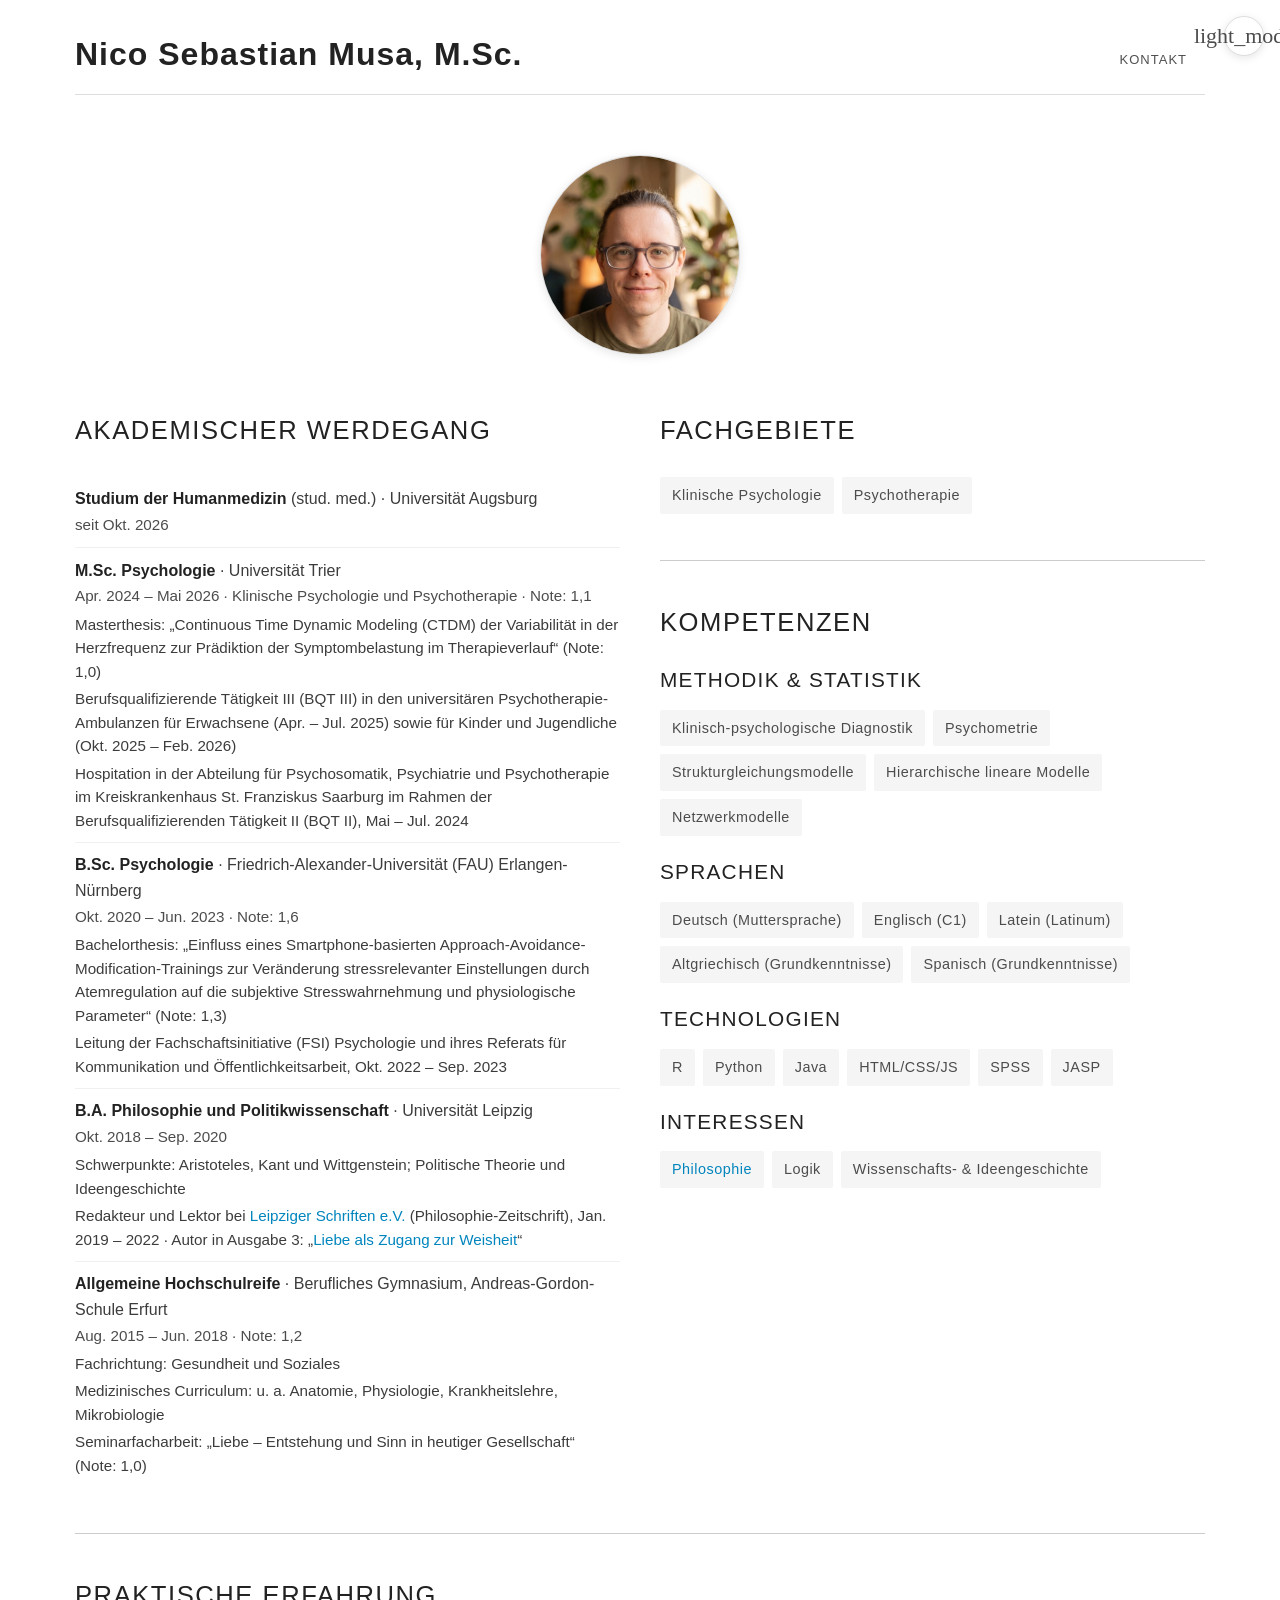
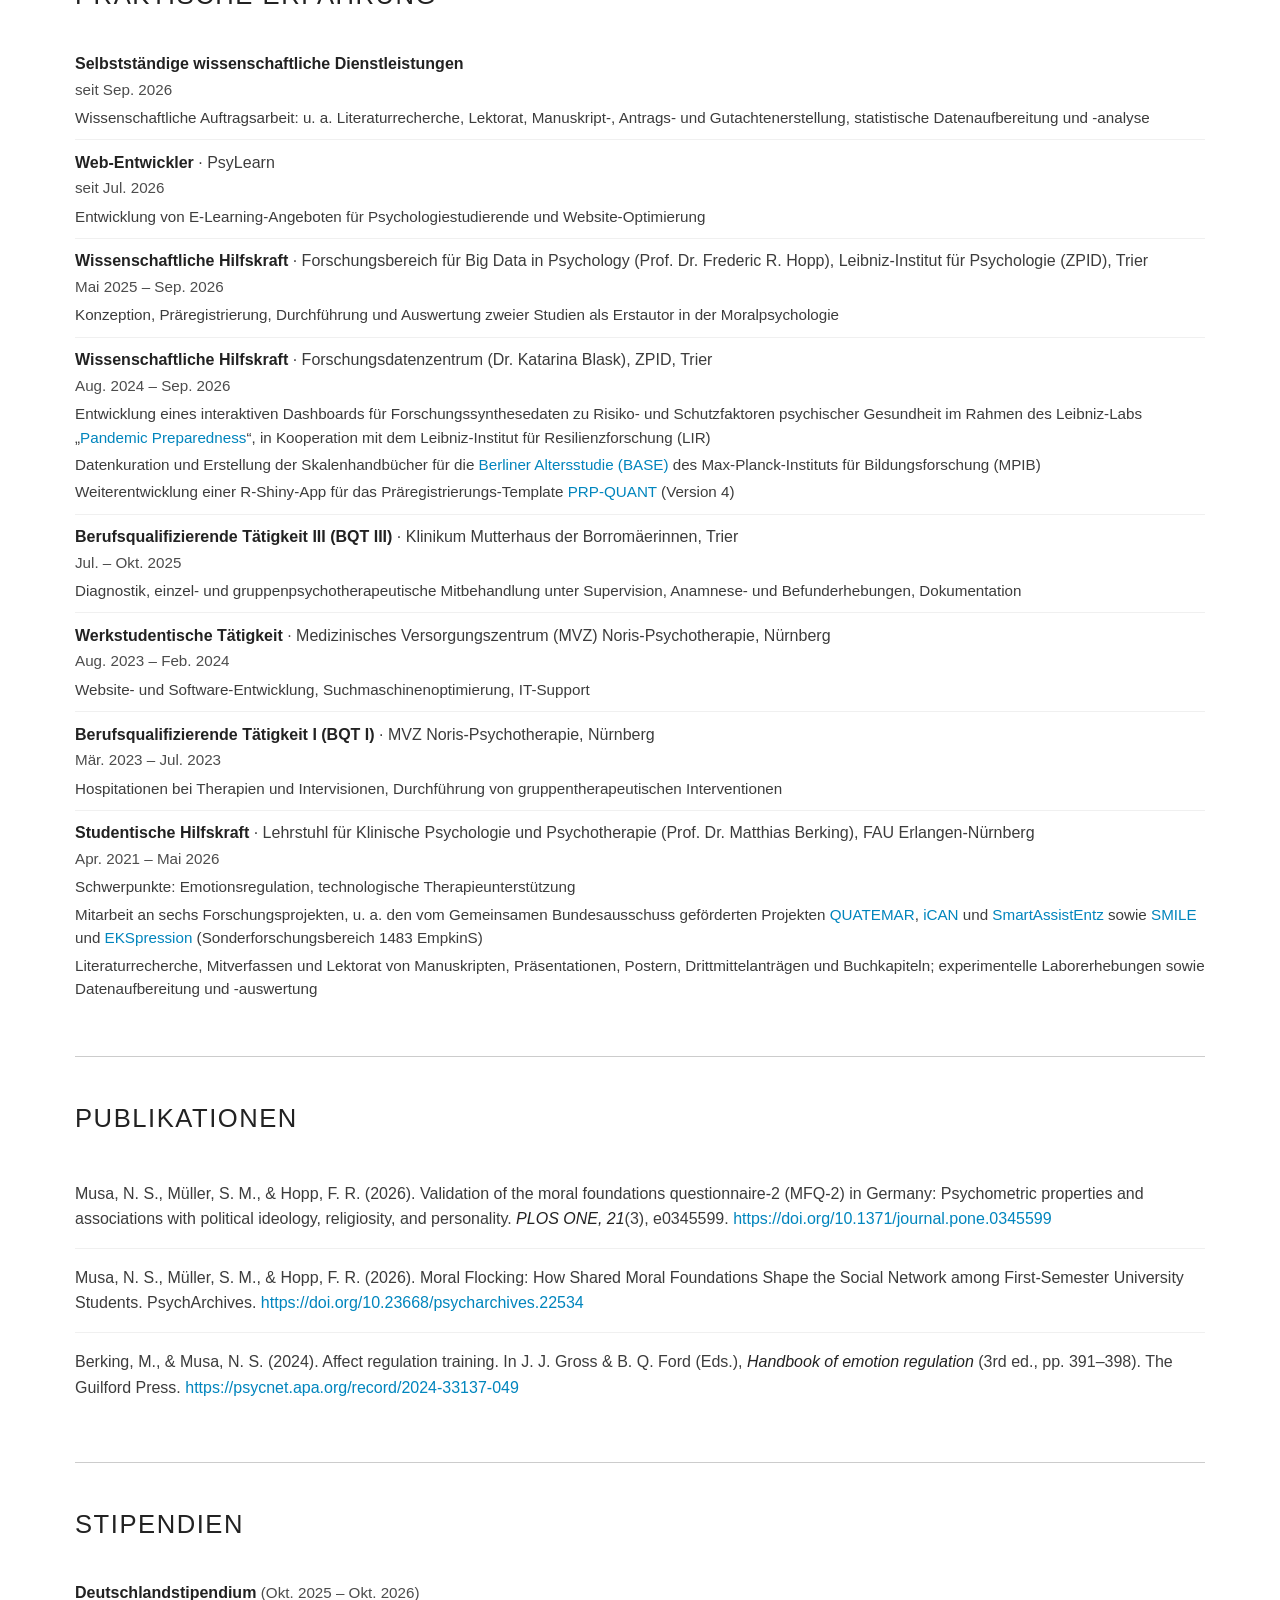
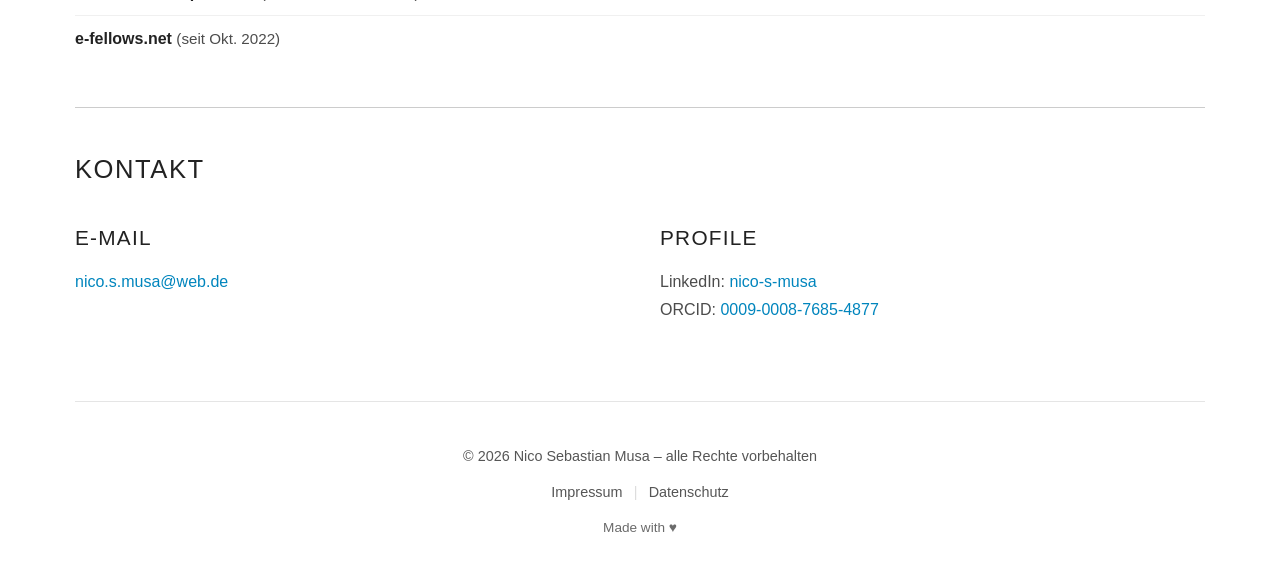
==== index.html @ 74e3e6c3 "docs: spell out funding body and program names" ====
<!DOCTYPE html>
<html lang="de" data-theme="light">
<head>
    <meta charset="UTF-8">
    <meta name="viewport" content="width=device-width, initial-scale=1.0">

    <!-- Sicherheit: Content-Security-Policy + Referrer -->
    <meta http-equiv="Content-Security-Policy" content="default-src 'self'; script-src 'self'; style-src 'self' https://fonts.googleapis.com; font-src https://fonts.gstatic.com; img-src 'self' data:; connect-src 'self'; base-uri 'self'; form-action 'self'; object-src 'none'">
    <meta name="referrer" content="strict-origin-when-cross-origin">

    <!-- Theme + Interaktion (extern, kein Inline-JS) -->
    <script src="script.js"></script>

    <!-- Google Fonts: Jost (Futura-Ersatz) + Source Sans 3 (Proxima-Nova-Ersatz) -->
    <link rel="preconnect" href="https://fonts.googleapis.com">
    <link rel="preconnect" href="https://fonts.gstatic.com" crossorigin>
    <link href="https://fonts.googleapis.com/css2?family=Jost:ital,wght@0,300;0,400;0,500;0,600;0,700;1,300;1,400&family=Source+Sans+3:ital,wght@0,300;0,400;0,600;1,300;1,400&display=swap" rel="stylesheet">

    <!-- Material Symbols (Google Icons) -->
    <link rel="stylesheet" href="https://fonts.googleapis.com/css2?family=Material+Symbols+Outlined:opsz,wght,FILL,GRAD@20..48,100..700,0..1,0..200" />

    <title>Nico Sebastian Musa</title>
    <link rel="stylesheet" href="styles.css">
</head>
<body id="top">

    <!-- Theme Toggle (floating, outside content container) -->
    <button id="themeToggle" class="theme-float-btn" aria-label="Farbschema wechseln" title="Farbschema wechseln">
        <span class="material-symbols-outlined">light_mode</span>
    </button>

    <!-- ============================================
         MOBILE NAV (hidden on desktop)
         ============================================ -->
    <div id="mobileNav">
        <div id="mobileNavWrapper">
            <nav class="main-nav mobile-nav">
                <ul>
                    <li><a href="#kontakt">Kontakt</a></li>
                </ul>
            </nav>
        </div>
    </div>

    <div id="mobileMenuLink">
        <button id="mobileMenuBtn" aria-label="Menü öffnen/schließen" aria-expanded="false">
            <span class="material-symbols-outlined menu-icon">menu</span>
            <span class="menu-text">Menü</span>
        </button>
    </div>

    <!-- ============================================
         CANVAS (main wrapper)
         ============================================ -->
    <div id="canvas">

        <!-- ========== HEADER / NAVIGATION ========== -->
        <header id="header">
            <div id="logo">
                <h1 class="logo"><a href="#top">Nico Sebastian Musa, M.Sc.</a></h1>
            </div>
            <div class="header-right">
                <div id="topNav">
                    <nav class="main-nav">
                        <ul>
                            <li class="page-collection"><a href="#kontakt">Kontakt</a></li>
                        </ul>
                    </nav>
                </div>
            </div>
        </header>

        <div class="page-divider"></div>

        <!-- ========== MAIN CONTENT ========== -->
        <div class="extra-wrapper page-header">

            <!-- Profilbild nur mobil: unter dem Namen, über Werdegang -->
            <img class="profile-img profile-img-mobile" src="profilbild.jpg" alt="Profilbild von Nico Sebastian Musa" width="600" height="600">

            <!-- ---- WERDEGANG ---- -->
            <section id="werdegang" class="section-block">
                <!-- Profilbild (Desktop): zentriert über beiden Spalten -->
                <img class="profile-img profile-img-desktop" src="profilbild.jpg" alt="Profilbild von Nico Sebastian Musa" width="600" height="600">
                <div class="sqs-row">
                    <div class="sqs-col sqs-col-6">
                        <h2 class="section-heading">Akademischer Werdegang</h2>
                        <ul class="academic-list">
                            <li>
                                <strong>Studium der Humanmedizin</strong> (stud. med.) · Universität Augsburg<br>
                                <span class="meta">seit Okt. 2026</span>
                            </li>
                            <li>
                                <strong>M.Sc. Psychologie</strong> · Universität Trier<br>
                                <span class="meta">Apr. 2024 – Mai 2026 · Klinische Psychologie und Psychotherapie · Note: 1,1</span>
                                <span class="academic-detail">Masterthesis: „Continuous Time Dynamic Modeling (CTDM) der Variabilität in der Herzfrequenz zur Prädiktion der Symptombelastung im Therapieverlauf“ (Note: 1,0)</span>
                                <span class="academic-detail">Berufsqualifizierende Tätigkeit III (BQT III) in den universitären Psychotherapie-Ambulanzen für Erwachsene (Apr. – Jul. 2025) sowie für Kinder und Jugendliche (Okt. 2025 – Feb. 2026)</span>
                                <span class="academic-detail">Hospitation in der Abteilung für Psychosomatik, Psychiatrie und Psychotherapie im Kreiskrankenhaus St. Franziskus Saarburg im Rahmen der Berufsqualifizierenden Tätigkeit II (BQT II), Mai – Jul. 2024</span>
                            </li>
                            <li>
                                <strong>B.Sc. Psychologie</strong> · Friedrich-Alexander-Universität (FAU) Erlangen-Nürnberg<br>
                                <span class="meta">Okt. 2020 – Jun. 2023 · Note: 1,6</span>
                                <span class="academic-detail">Bachelorthesis: „Einfluss eines Smartphone-basierten Approach-Avoidance-Modification-Trainings zur Veränderung stressrelevanter Einstellungen durch Atemregulation auf die subjektive Stresswahrnehmung und physiologische Parameter“ (Note: 1,3)</span>
                                <span class="academic-detail">Leitung der Fachschaftsinitiative (FSI) Psychologie und ihres Referats für Kommunikation und Öffentlichkeitsarbeit, Okt. 2022 – Sep. 2023</span>
                            </li>
                            <li>
                                <strong>B.A. Philosophie und Politikwissenschaft</strong> · Universität Leipzig<br>
                                <span class="meta">Okt. 2018 – Sep. 2020</span>
                                <span class="academic-detail">Schwerpunkte: Aristoteles, Kant und Wittgenstein; Politische Theorie und Ideengeschichte</span>
                                <span class="academic-detail">Redakteur und Lektor bei <a href="https://www.leipziger-schriften.de/sites/home.html" target="_blank" rel="noopener">Leipziger Schriften e.V.</a> (Philosophie-Zeitschrift), Jan. 2019 – 2022 · Autor in Ausgabe 3: „<a href="https://www.leipziger-schriften.de/pdf/Leipziger_Schriften_III.pdf#page=27" target="_blank" rel="noopener">Liebe als Zugang zur Weisheit</a>“</span>
                            </li>
                            <li>
                                <strong>Allgemeine Hochschulreife</strong> · Berufliches Gymnasium, Andreas-Gordon-Schule Erfurt<br>
                                <span class="meta">Aug. 2015 – Jun. 2018 · Note: 1,2</span>
                                <span class="academic-detail">Fachrichtung: Gesundheit und Soziales</span>
                                <span class="academic-detail">Medizinisches Curriculum: u. a. Anatomie, Physiologie, Krankheitslehre, Mikrobiologie</span>
                                <span class="academic-detail">Seminarfacharbeit: „Liebe – Entstehung und Sinn in heutiger Gesellschaft“ (Note: 1,0)</span>
                            </li>
                        </ul>
                    </div>
                    <hr class="section-divider section-divider--mobile">
                    <div class="sqs-col sqs-col-6">
                        <h2 class="section-heading" id="fachgebiete">Fachgebiete</h2>
                        <div class="tags-cloud">
                            <span class="tag">Klinische Psychologie</span>
                            <span class="tag">Psychotherapie</span>
                        </div>

                        <hr class="section-divider section-divider--spacious">

                        <h2 class="section-heading" id="kompetenzen">Kompetenzen</h2>
                        <h3 class="subsection-heading">Methodik &amp; Statistik</h3>
                        <div class="tags-cloud">
                            <span class="tag">Klinisch-psychologische Diagnostik</span>
                            <span class="tag">Psychometrie</span>
                            <span class="tag">Strukturgleichungsmodelle</span>
                            <span class="tag">Hierarchische lineare Modelle</span>
                            <span class="tag">Netzwerkmodelle</span>
                        </div>
                        <h3 class="subsection-heading">Sprachen</h3>
                        <div class="tags-cloud">
                            <span class="tag">Deutsch (Muttersprache)</span>
                            <span class="tag">Englisch (C1)</span>
                            <span class="tag">Latein (Latinum)</span>
                            <span class="tag">Altgriechisch (Grundkenntnisse)</span>
                            <span class="tag">Spanisch (Grundkenntnisse)</span>
                        </div>
                        <h3 class="subsection-heading">Technologien</h3>
                        <div class="tags-cloud">
                            <span class="tag">R</span>
                            <span class="tag">Python</span>
                            <span class="tag">Java</span>
                            <span class="tag">HTML/CSS/JS</span>
                            <span class="tag">SPSS</span>
                            <span class="tag">JASP</span>
                        </div>
                        <h3 class="subsection-heading">Interessen</h3>
                        <div class="tags-cloud">
                            <span class="tag"><a href="https://rechtfertigung.wordpress.com/2019/01/18/es-gibt-keinen-weg-in-die-philosophie/" target="_blank" rel="noopener">Philosophie</a></span>
                            <span class="tag">Logik</span>
                            <span class="tag">Wissenschafts- &amp; Ideengeschichte</span>
                        </div>
                    </div>
                </div>
            </section>

            <hr class="section-divider">

            <!-- ---- PRAKTISCHE ERFAHRUNG ---- -->
            <section id="erfahrung" class="section-block">
                <h2 class="section-heading">Praktische Erfahrung</h2>
                <ul class="academic-list">
                    <li>
                        <strong>Selbstständige wissenschaftliche Dienstleistungen</strong><br>
                        <span class="meta">seit Sep. 2026</span>
                        <span class="academic-detail">Wissenschaftliche Auftragsarbeit: u. a. Literaturrecherche, Lektorat, Manuskript-, Antrags- und Gutachtenerstellung, statistische Datenaufbereitung und -analyse</span>
                    </li>
                    <li>
                        <strong>Web-Entwickler</strong> · PsyLearn<br>
                        <span class="meta">seit Jul. 2026</span>
                        <span class="academic-detail">Entwicklung von E-Learning-Angeboten für Psychologiestudierende und Website-Optimierung</span>
                    </li>
                    <li>
                        <strong>Wissenschaftliche Hilfskraft</strong> · Forschungsbereich für Big Data in Psychology (Prof. Dr. Frederic R. Hopp), Leibniz-Institut für Psychologie (ZPID), Trier<br>
                        <span class="meta">Mai 2025 – Sep. 2026</span>
                        <span class="academic-detail">Konzeption, Präregistrierung, Durchführung und Auswertung zweier Studien als Erstautor in der Moralpsychologie</span>
                    </li>
                    <li>
                        <strong>Wissenschaftliche Hilfskraft</strong> · Forschungsdatenzentrum (Dr. Katarina Blask), ZPID, Trier<br>
                        <span class="meta">Aug. 2024 – Sep. 2026</span>
                        <span class="academic-detail">Entwicklung eines interaktiven Dashboards für Forschungssynthesedaten zu Risiko- und Schutzfaktoren psychischer Gesundheit im Rahmen des Leibniz-Labs „<a href="https://www.leibniz-gemeinschaft.de/forschung/leibniz-labs/pandemic-preparedness" target="_blank" rel="noopener">Pandemic Preparedness</a>“, in Kooperation mit dem Leibniz-Institut für Resilienzforschung (LIR)</span>
                        <span class="academic-detail">Datenkuration und Erstellung der Skalenhandbücher für die <a href="https://rdc-psychology.org/de/daten-nutzen/berliner-altersstudie" target="_blank" rel="noopener">Berliner Altersstudie (BASE)</a> des Max-Planck-Instituts für Bildungsforschung (MPIB)</span>
                        <span class="academic-detail">Weiterentwicklung einer R-Shiny-App für das Präregistrierungs-Template <a href="https://apps.leibniz-psychology.org/prp-quant/" target="_blank" rel="noopener">PRP-QUANT</a> (Version 4)</span>
                    </li>
                    <li>
                        <strong>Berufsqualifizierende Tätigkeit III (BQT III)</strong> · Klinikum Mutterhaus der Borromäerinnen, Trier<br>
                        <span class="meta">Jul. – Okt. 2025</span>
                        <span class="academic-detail">Diagnostik, einzel- und gruppenpsychotherapeutische Mitbehandlung unter Supervision, Anamnese- und Befunderhebungen, Dokumentation</span>
                    </li>
                    <li>
                        <strong>Werkstudentische Tätigkeit</strong> · Medizinisches Versorgungszentrum (MVZ) Noris-Psychotherapie, Nürnberg<br>
                        <span class="meta">Aug. 2023 – Feb. 2024</span>
                        <span class="academic-detail">Website- und Software-Entwicklung, Suchmaschinenoptimierung, IT-Support</span>
                    </li>
                    <li>
                        <strong>Berufsqualifizierende Tätigkeit I (BQT I)</strong> · MVZ Noris-Psychotherapie, Nürnberg<br>
                        <span class="meta">Mär. 2023 – Jul. 2023</span>
                        <span class="academic-detail">Hospitationen bei Therapien und Intervisionen, Durchführung von gruppentherapeutischen Interventionen</span>
                    </li>
                    <li>
                        <strong>Studentische Hilfskraft</strong> · Lehrstuhl für Klinische Psychologie und Psychotherapie (Prof. Dr. Matthias Berking), FAU Erlangen-Nürnberg<br>
                        <span class="meta">Apr. 2021 – Mai 2026</span>
                        <span class="academic-detail">Schwerpunkte: Emotionsregulation, technologische Therapieunterstützung</span>
                        <span class="academic-detail">Mitarbeit an sechs Forschungsprojekten, u. a. den vom Gemeinsamen Bundesausschuss geförderten Projekten <a href="https://klips.phil.fau.de/quatemar" target="_blank" rel="noopener">QUATEMAR</a>, <a href="https://klips.phil.fau.de/ican" target="_blank" rel="noopener">iCAN</a> und <a href="https://klips.phil.fau.de/smartassistentz-smartphone-assistierte-abstinenzfoerderung-nach-alkoholentzug" target="_blank" rel="noopener">SmartAssistEntz</a> sowie <a href="https://klips.phil.fau.de/smile" target="_blank" rel="noopener">SMILE</a> und <a href="https://klips.phil.fau.de/empkins" target="_blank" rel="noopener">EKSpression</a> (Sonderforschungsbereich 1483 EmpkinS)</span>
                        <span class="academic-detail">Literaturrecherche, Mitverfassen und Lektorat von Manuskripten, Präsentationen, Postern, Drittmittelanträgen und Buchkapiteln; experimentelle Laborerhebungen sowie Datenaufbereitung und -auswertung</span>
                    </li>
                </ul>
            </section>

            <hr class="section-divider">

            <!-- ---- PUBLICATIONS ---- -->
            <section id="publikationen" class="section-block">
                <h2 class="section-heading">Publikationen</h2>
                <ul class="publication-list">
                    <li class="publication-item">
                        <p class="publication-ref">
                            Musa, N. S., Müller, S. M., &amp; Hopp, F. R. (2026). Validation of the moral foundations questionnaire-2 (MFQ-2) in Germany: Psychometric properties and associations with political ideology, religiosity, and personality. <em>PLOS ONE, 21</em>(3), e0345599. <a href="https://doi.org/10.1371/journal.pone.0345599" target="_blank" rel="noopener">https://doi.org/10.1371/journal.pone.0345599</a>
                        </p>
                    </li>
                    <li class="publication-item">
                        <p class="publication-ref">
                            Musa, N. S., Müller, S. M., &amp; Hopp, F. R. (2026). Moral Flocking: How Shared Moral Foundations Shape the Social Network among First-Semester University Students. PsychArchives. <a href="https://doi.org/10.23668/psycharchives.22534" target="_blank" rel="noopener">https://doi.org/10.23668/psycharchives.22534</a>
                        </p>
                    </li>
                    <li class="publication-item">
                        <p class="publication-ref">
                            Berking, M., &amp; Musa, N. S. (2024). Affect regulation training. In J. J. Gross &amp; B. Q. Ford (Eds.), <em>Handbook of emotion regulation</em> (3rd ed., pp. 391–398). The Guilford Press. <a href="https://psycnet.apa.org/record/2024-33137-049" target="_blank" rel="noopener">https://psycnet.apa.org/record/2024-33137-049</a>
                        </p>
                    </li>
                </ul>
            </section>

            <hr class="section-divider">

            <!-- ---- STIPENDIEN ---- -->
            <section id="stipendien" class="section-block">
                <h2 class="section-heading">Stipendien</h2>
                <ul class="academic-list">
                    <li><strong>Deutschlandstipendium</strong> <span class="meta">(Okt. 2025 – Okt. 2026)</span></li>
                    <li><strong>e-fellows.net</strong> <span class="meta">(seit Okt. 2022)</span></li>
                </ul>
            </section>

            <hr class="section-divider">

            <!-- ---- KONTAKT ---- -->
            <section id="kontakt" class="section-block">
                <h2 class="section-heading">Kontakt</h2>
                <div class="sqs-row">
                    <div class="sqs-col sqs-col-6">
                        <h3 class="subsection-heading">E-Mail</h3>
                        <p class="contact-detail"><a href="mailto:nico.s.musa@web.de">nico.s.musa@web.de</a></p>
                    </div>
                    <div class="sqs-col sqs-col-6">
                        <h3 class="subsection-heading">Profile</h3>
                        <p class="contact-detail">
                            LinkedIn: <a href="https://www.linkedin.com/in/nico-s-musa/" target="_blank" rel="noopener">nico-s-musa</a><br>
                            ORCID: <a href="https://orcid.org/0009-0008-7685-4877" target="_blank" rel="noopener">0009-0008-7685-4877</a>
                        </p>
                    </div>
                </div>
            </section>

        </div><!-- /page-header -->

        <!-- ========== FOOTER ========== -->
        <footer id="footer">
            <div class="footer-content">
                <p class="copyright">© 2026 Nico Sebastian Musa – alle Rechte vorbehalten</p>
                <div class="footer-links">
                    <a href="imprint.html">Impressum</a>
                    <span class="separator">|</span>
                    <a href="privacy.html">Datenschutz</a>
                </div>
                <p class="footer-made">Made with ♥</p>
            </div>
        </footer>

    </div><!-- /canvas -->

</body>
</html>
---- styles.css ----
/* ========================================
   Nico Sebastian Musa — Stylesheet
   Design inspiriert von home.benecke.com
   (Squarespace 7 — Template: Skye)
   ======================================== */

/* ----- CSS Custom Properties (Light Theme — default) ----- */
:root {
    --bg: #ffffff;
    --bg-subtle: #f5f5f5;
    --bg-subtle-hover: #e8e8e8;
    --text: #222222;
    --text-secondary: #3c3c3c;
    --text-muted: #4c4c4c;
    --text-light: #565656;
    --text-very-light: #6b6b6b;
    --text-nav: #505050;
    --text-nav-hover: #222222;
    --text-nav-muted: rgba(87,87,87,0.95);
    --link: #0085bd;
    --link-hover: #60a5dd;
    --border: #dddddd;
    --border-light: #f0f0f0;
    --border-subtle: #e5e5e5;
    --divider: #cccccc;
    --subnav-bg: #ffffff;
    --subnav-border: #dddddd;
    --featured-placeholder: #f0f0f0;
    --tag-bg: #f5f5f5;
    --tag-hover-bg: #e8e8e8;
    --tag-text: #4c4c4c;
    --tag-text-hover: #222222;
    --meta-text: rgba(60, 60, 60, 0.95);
    --header-border: rgba(0,0,0,0);
    --focus-outline: #222;
    --shadow-light: rgba(0,0,0,0.1);
    --shadow-strong: rgba(0,0,0,0.15);
    --transition-speed: 0.2s;
}

/* ----- Dark Theme ----- */
[data-theme="dark"] {
    --bg: #1a1a1a;
    --bg-subtle: #2a2a2a;
    --bg-subtle-hover: #3a3a3a;
    --text: #e0e0e0;
    --text-secondary: #b8b8b8;
    --text-muted: #a8a8a8;
    --text-light: #8f8f8f;
    --text-very-light: #7f7f7f;
    --text-nav: #9a9a9a;
    --text-nav-hover: #e0e0e0;
    --text-nav-muted: rgba(190,190,190,0.85);
    --link: #66b0ff;
    --link-hover: #99ccff;
    --border: #444444;
    --border-light: #333333;
    --border-subtle: #333333;
    --divider: #444444;
    --subnav-bg: #1a1a1a;
    --subnav-border: #444444;
    --featured-placeholder: #2a2a2a;
    --tag-bg: #333333;
    --tag-hover-bg: #444444;
    --tag-text: #b5b5b5;
    --tag-text-hover: #e0e0e0;
    --meta-text: rgba(190, 190, 190, 0.8);
    --header-border: #333333;
    --focus-outline: #e0e0e0;
    --shadow-light: rgba(255,255,255,0.08);
    --shadow-strong: rgba(255,255,255,0.12);
}

/* System preference — applied as default via prefers-color-scheme */
/* We only apply this when NO data-theme is set (initial load) */
/* The JS will handle this by setting data-theme="system" which reads the media query */

/* ----- Reset & Base ----- */
*, *::before, *::after {
    box-sizing: border-box;
    margin: 0;
    padding: 0;
}

html {
    scroll-behavior: smooth;
}

body {
    font-family: 'Source Sans 3', 'Proxima Nova', 'Helvetica Neue', Arial, sans-serif;
    font-weight: 400;
    font-size: 16px;
    line-height: 1.8em;
    background-color: var(--bg);
    color: var(--text);
    transition: background-color var(--transition-speed) ease,
                color var(--transition-speed) ease;
}

/* ----- Links ----- */
a {
    color: var(--link);
    text-decoration: none;
    transition: color var(--transition-speed) ease;
}
a:hover {
    color: var(--link-hover);
}
a:focus {
    outline: thin dotted var(--focus-outline);
}

/* ----- Typography ----- */
strong {
    font-weight: 600;
    color: var(--text);
}

em {
    font-style: italic;
}

.meta {
    color: var(--text-muted);
    font-size: 0.95em;
}

/* ============================================
   CANVAS — Main Wrapper
   ============================================ */
#canvas {
    max-width: 1400px;
    margin: 0 auto;
    padding: 10px 75px 0;
}

/* ============================================
   HEADER / LOGO
   ============================================ */
#header {
    display: flex;
    align-items: center;
    justify-content: space-between;
    padding: 25px 0 20px;
    position: relative;
    z-index: 900;
    border-bottom: 1px solid var(--header-border);
    transition: border-color var(--transition-speed) ease;
}

#logo {
    flex-shrink: 0;
}

.logo {
    font-family: 'Jost', 'Futura PT', 'Futura', 'Century Gothic', sans-serif;
    font-weight: 600;
    font-size: 32px;
    letter-spacing: 1px;
    line-height: 1.2em;
}

.logo a {
    color: var(--text);
    transition: color var(--transition-speed) ease;
}
.logo a:hover {
    color: var(--text);
}

/* ============================================
   THEME TOGGLE — Floating button (top right)
   ============================================ */
.theme-float-btn {
    position: fixed;
    top: 16px;
    right: 16px;
    z-index: 9999;
    display: flex;
    align-items: center;
    justify-content: center;
    width: 40px;
    height: 40px;
    border: none;
    border-radius: 50%;
    background: var(--bg);
    color: var(--text-muted);
    cursor: pointer;
    box-shadow: 0 2px 8px var(--shadow-light);
    transition: background var(--transition-speed) ease,
                color var(--transition-speed) ease,
                box-shadow var(--transition-speed) ease,
                transform 0.15s ease;
    font-size: 0;
    line-height: 1;
    padding: 0;
    -webkit-backdrop-filter: blur(8px);
    backdrop-filter: blur(8px);
    border: 1px solid var(--border);
}

.theme-float-btn:hover {
    box-shadow: 0 4px 16px var(--shadow-strong);
    color: var(--text);
    transform: scale(1.05);
}

.theme-float-btn:active {
    transform: scale(0.95);
}

.theme-float-btn:focus-visible {
    outline: 2px solid var(--focus-outline);
    outline-offset: 2px;
}

.theme-float-btn:focus:not(:focus-visible) {
    outline: none;
}

.theme-float-btn .material-symbols-outlined {
    font-size: 22px;
    font-variation-settings: 'FILL' 0, 'wght' 300, 'GRAD' 0, 'opsz' 22;
}

.header-right {
    display: flex;
    align-items: center;
}

/* ============================================
   TOP NAVIGATION
   ============================================ */
#topNav {
    position: relative;
    z-index: 890;
}

.main-nav ul {
    list-style: none;
    margin: 0;
    padding: 0;
}

.main-nav > ul {
    display: flex;
    gap: 0;
}

.main-nav > ul > li {
    position: relative;
}

.main-nav > ul > li > a {
    display: block;
    font-family: 'Jost', 'Futura PT', 'Futura', 'Century Gothic', sans-serif;
    font-weight: 400;
    font-size: 13px;
    text-transform: uppercase;
    letter-spacing: 1px;
    line-height: 1.6em;
    color: var(--text-nav);
    padding: 12.2px 18px 0;
    transition: color var(--transition-speed) ease;
}

.main-nav > ul > li > a:hover,
.main-nav > ul > li.active-link > a {
    color: var(--text-nav-hover);
}

/* Dropdown (Subnav) */
.main-nav > ul > li.folder-collection {
    cursor: default;
}

.main-nav > ul > li.folder-collection > a::after {
    content: '';
    display: inline-block;
    margin-left: 6px;
    border-left: 3px solid transparent;
    border-right: 3px solid transparent;
    border-top: 4px solid var(--text-nav);
    vertical-align: middle;
    transition: border-top-color var(--transition-speed) ease;
}

.main-nav > ul > li.folder-collection:hover > a::after {
    border-top-color: var(--text-nav-hover);
}

.main-nav .subnav {
    display: none;
    position: absolute;
    top: 100%;
    left: 0;
    background: var(--subnav-bg);
    border: 1px solid var(--subnav-border);
    min-width: 200px;
    z-index: 1000;
    padding: 8px 0;
    transition: background var(--transition-speed) ease,
                border-color var(--transition-speed) ease;
}

.main-nav > ul > li.folder-collection:hover .subnav,
.main-nav > ul > li.folder-collection:focus-within .subnav {
    display: block;
}

.main-nav .subnav ul {
    list-style: none;
    margin: 0;
    padding: 0;
}

.main-nav .subnav li a {
    display: block;
    font-family: 'Jost', 'Futura PT', 'Futura', 'Century Gothic', sans-serif;
    font-weight: 400;
    font-size: 13px;
    text-transform: uppercase;
    letter-spacing: 1px;
    line-height: 1.6em;
    color: var(--text-nav);
    padding: 8px 20px;
    white-space: nowrap;
    transition: color var(--transition-speed) ease;
}

.main-nav .subnav li a:hover {
    color: var(--text-nav-hover);
}

/* Page Divider */
.page-divider {
    height: 1px;
    background: var(--border);
    margin-bottom: 30px;
    transition: background var(--transition-speed) ease;
}

/* ============================================
   MOBILE NAV
   ============================================ */
#mobileNavWrapper {
    padding: 0 0 1em;
    border-bottom: 1px solid var(--border);
    transition: border-color var(--transition-speed) ease;
}

#mobileNav .main-nav ul li,
.mobile-nav .folder-toggle-label {
    display: block;
    text-align: center;
}

#mobileNav a,
.mobile-nav .folder-toggle-label {
    font-family: 'Jost', 'Futura PT', 'Futura', 'Century Gothic', sans-serif;
    font-weight: 400;
    font-size: 16px;
    text-transform: uppercase;
    letter-spacing: 1px;
    line-height: 2.5em;
    color: var(--text-nav-muted);
    display: block;
    text-align: center;
}

#mobileNav .folder-toggle-label {
    cursor: pointer;
    text-indent: 1em;
}

#mobileNav .subnav {
    display: none;
}

#mobileNav .subnav a {
    line-height: 1.5em;
}

#mobileNav .active a {
    color: var(--text-nav);
}

#mobileNav input.folder-toggle-box + .folder-toggle-label::after {
    content: '+';
    padding-left: 0.5em;
}

#mobileNav input.folder-toggle-box:checked + .folder-toggle-label::after {
    content: '–';
    padding-left: 0.45em;
}

#mobileNav input.folder-toggle-box:checked + .folder-toggle-label + .subnav {
    display: block;
    margin-bottom: 0.5em;
}

#mobileMenuLink {
    display: none;
    margin: 0 0 25px;
    padding: 0 0 15px;
    background-color: var(--bg);
    text-align: center;
    border-bottom: 1px solid var(--border);
    transition: border-color var(--transition-speed) ease,
                background-color var(--transition-speed) ease;
}

#mobileMenuBtn {
    cursor: pointer;
    display: inline-flex;
    align-items: center;
    gap: 6px;
    margin: 0;
    padding: 8px 20px;
    border: 1px solid var(--border);
    border-radius: 20px;
    background: var(--bg);
    font-family: 'Jost', 'Futura PT', 'Futura', 'Century Gothic', sans-serif;
    font-weight: 400;
    font-size: 14px;
    text-transform: uppercase;
    letter-spacing: 1px;
    line-height: 1.6em;
    color: var(--text-nav);
    transition: background var(--transition-speed) ease,
                color var(--transition-speed) ease,
                border-color var(--transition-speed) ease;
}

#mobileMenuBtn:hover {
    background: var(--bg-subtle);
}

#mobileMenuBtn .material-symbols-outlined.menu-icon {
    font-size: 20px;
    font-variation-settings: 'FILL' 0, 'wght' 300, 'GRAD' 0, 'opsz' 20;
}

#mobileMenuBtn .menu-text {
    font-size: 14px;
}

/* Mobile nav container — hidden by default, revealed via .is-open */
#mobileNav {
    display: none;
    background: var(--bg);
    margin: 0 0 15px;
    transition: background var(--transition-speed) ease;
}

#mobileNav.is-open {
    display: block;
    animation: mobileNavSlideIn 0.25s ease-out;
}

@keyframes mobileNavSlideIn {
    from {
        opacity: 0;
        transform: translateY(-8px);
    }
    to {
        opacity: 1;
        transform: translateY(0);
    }
}

/* ============================================
   SECTION BLOCKS (all content sections)
   ============================================ */
.section-block {
    padding: 30px 0;
}

.section-heading {
    font-family: 'Jost', 'Futura PT', 'Futura', 'Century Gothic', sans-serif;
    font-weight: 300;
    font-size: 1.6em;
    text-transform: uppercase;
    letter-spacing: 0.06em;
    line-height: 1.2em;
    color: var(--text);
    margin-bottom: 1.2em;
    transition: color var(--transition-speed) ease;
}

.subsection-heading {
    font-family: 'Jost', 'Futura PT', 'Futura', 'Century Gothic', sans-serif;
    font-weight: 400;
    font-size: 1.3em;
    text-transform: uppercase;
    letter-spacing: 0.06em;
    line-height: 1.2em;
    color: var(--text);
    margin-bottom: 0.8em;
    margin-top: 0.5em;
    transition: color var(--transition-speed) ease;
}

.body-large {
    font-size: 1.05em;
    color: var(--text-secondary);
    margin-bottom: 1.5em;
    line-height: 1.8em;
    transition: color var(--transition-speed) ease;
}

.section-divider {
    border: none;
    border-top: 1px solid var(--divider);
    margin: 1em 0;
    padding: 0;
    transition: border-color var(--transition-speed) ease;
}

/* Trenner innerhalb einer Spalte: gleiche Luft wie die Hauptsektions-Trenner (46px) */
.section-divider--spacious {
    margin: 2.875em 0;
}

/* Trenner zwischen den Spalten — nur in der gestapelten Mobilansicht sichtbar */
.section-divider--mobile {
    display: none;
}

/* ============================================
   HERO
   ============================================ */
.hero-block {
    text-align: center;
    padding: 60px 0 40px;
}

.hero-title {
    font-family: 'Jost', 'Futura PT', 'Futura', 'Century Gothic', sans-serif;
    font-weight: 300;
    font-size: 2.5em;
    text-transform: uppercase;
    letter-spacing: 0.06em;
    line-height: 1.2em;
    color: var(--text);
    margin-bottom: 0.5em;
    transition: color var(--transition-speed) ease;
}

.hero-tagline {
    font-weight: 300;
    font-size: 1.1em;
    color: var(--text-muted);
    letter-spacing: 1px;
    margin-bottom: 0.5em;
    transition: color var(--transition-speed) ease;
}

.hero-subtitle {
    font-weight: 300;
    font-size: 0.95em;
    color: var(--text-light);
    letter-spacing: 0.5px;
    transition: color var(--transition-speed) ease;
}

/* ============================================
   FEATURED — Card Grid (Benecke: Summary Block)
   ============================================ */
#featured {
    padding: 20px 0;
}

.featured-grid {
    display: grid;
    grid-template-columns: repeat(3, 1fr);
    gap: 30px;
    margin-top: 20px;
}

.featured-card {
    text-align: center;
}

.featured-thumb {
    margin-bottom: 12px;
}

.featured-img-placeholder {
    width: 100%;
    aspect-ratio: 3 / 2;
    background-color: var(--featured-placeholder);
    border-radius: 2px;
    transition: opacity var(--transition-speed) ease,
                background-color var(--transition-speed) ease;
}

.featured-card:hover .featured-img-placeholder {
    opacity: 0.8;
}

.featured-meta {
    margin-bottom: 8px;
}

.featured-date {
    font-size: 0.85em;
    color: var(--meta-text);
    font-weight: 400;
    letter-spacing: 0.5px;
    transition: color var(--transition-speed) ease;
}

.featured-title {
    font-family: 'Jost', 'Futura PT', 'Futura', 'Century Gothic', sans-serif;
    font-weight: 300;
    font-size: 1rem;
    text-transform: uppercase;
    letter-spacing: 0.06em;
    line-height: 1.3em;
}

.featured-title a {
    color: var(--text);
    transition: color var(--transition-speed) ease;
}
.featured-title a:hover {
    color: var(--text-muted);
}

/* ============================================
   COLS — Squarespace-inspired 2-column grid
   ============================================ */
.sqs-row {
    display: flex;
    gap: 40px;
    margin: 0;
}

.sqs-col {
    flex: 1;
    min-width: 0;
}

.sqs-col-6 {
    width: 50%;
}

/* ============================================
   ACADEMIC LIST
   ============================================ */
.academic-list {
    list-style: none;
    margin: 0 0 1.5em;
    padding: 0;
}

.academic-list li {
    padding: 0.6em 0;
    border-bottom: 1px solid var(--border-light);
    font-weight: 400;
    color: var(--text-secondary);
    line-height: 1.6em;
    transition: border-color var(--transition-speed) ease,
                color var(--transition-speed) ease;
}

.academic-list li:last-child {
    border-bottom: none;
}

.academic-list li strong {
    font-weight: 600;
    color: var(--text);
}

/* Einheitliche Sektionsabstände: letztes Element einer Sektion ohne unteren Abstand,
   damit vor jedem Trenner exakt 46px Luft sind (wie überall) */
.academic-list:last-child,
.tags-cloud:last-child {
    margin-bottom: 0;
}

.academic-detail {
    display: block;
    font-size: 0.95em;
    color: var(--text-secondary);
    line-height: 1.55em;
    margin-top: 0.25em;
    transition: color var(--transition-speed) ease;
}

/* Profilbild über Fachgebiete (Desktop) */
.profile-img {
    display: block;
    width: 200px;
    height: 200px;
    object-fit: cover;
    border-radius: 50%;
    border: 1px solid var(--border);
    margin: 0 auto 1.5em;
    box-shadow: 0 2px 10px var(--shadow-light);
    transition: box-shadow var(--transition-speed) ease;
}

/* Zentriert über der Sektion: Abstand unten = Abstand oben (60px) */
.profile-img-desktop {
    margin-bottom: 60px;
}

/* Profilbild mobil: nur die obere Variante zeigen (unter dem Namen) */
.profile-img-mobile {
    display: none;
}

/* ============================================
   TAG CLOUD (Benecke-style)
   ============================================ */
.tags-cloud {
    display: flex;
    flex-wrap: wrap;
    gap: 8px;
    margin-bottom: 1.5em;
}

.tag {
    display: inline-block;
    background-color: var(--tag-bg);
    color: var(--tag-text);
    padding: 4px 12px;
    font-size: 0.9em;
    font-weight: 400;
    letter-spacing: 0.5px;
    border-radius: 2px;
    transition: background-color var(--transition-speed) ease,
                color var(--transition-speed) ease;
}

.tag:hover {
    background-color: var(--tag-hover-bg);
    color: var(--tag-text-hover);
}

/* ============================================
   PUBLICATIONS LIST
   ============================================ */
.publication-list {
    list-style: none;
    margin: 0;
    padding: 0;
}

.publication-item {
    padding: 1em 0;
    border-bottom: 1px solid var(--border-light);
    display: flex;
    flex-direction: column;
    gap: 4px;
    transition: border-color var(--transition-speed) ease;
}

.publication-item:last-child {
    border-bottom: none;
}

.pub-meta {
    font-size: 0.9em;
    color: var(--meta-text);
    font-weight: 400;
    letter-spacing: 0.5px;
    text-transform: uppercase;
    transition: color var(--transition-speed) ease;
}

.pub-title {
    font-weight: 400;
    color: var(--text);
    line-height: 1.5em;
    transition: color var(--transition-speed) ease;
}

.pub-title em {
    font-style: italic;
    font-weight: 400;
}

.pub-authors {
    font-size: 0.95em;
    color: var(--text-secondary);
    transition: color var(--transition-speed) ease;
}

.pub-link {
    font-size: 0.9em;
}

.publication-ref {
    color: var(--text-secondary);
    line-height: 1.6em;
    transition: color var(--transition-speed) ease;
}

.publication-ref em {
    font-style: italic;
    font-weight: 400;
    color: var(--text);
    transition: color var(--transition-speed) ease;
}

/* ============================================
   CONTACT
   ============================================ */
.contact-detail {
    color: var(--text-muted);
    margin-bottom: 1em;
    transition: color var(--transition-speed) ease;
}

.contact-detail em {
    font-style: normal;
    color: var(--text-light);
    transition: color var(--transition-speed) ease;
}

/* ============================================
   FOOTER (Benecke-inspired)
   ============================================ */
#footer {
    padding: 40px 0 30px;
    text-align: center;
    border-top: 1px solid var(--border-subtle);
    margin-top: 30px;
    transition: border-color var(--transition-speed) ease;
}

.footer-content {
    max-width: 700px;
    margin: 0 auto;
}

.copyright {
    font-size: 0.9em;
    color: var(--text-light);
    margin-bottom: 0.5em;
    transition: color var(--transition-speed) ease;
}

.footer-links {
    font-size: 0.9em;
    margin-bottom: 0.5em;
}

.footer-links a {
    color: var(--text-light);
    transition: color var(--transition-speed) ease;
}

.footer-links .separator {
    color: var(--border);
    margin: 0 0.5em;
    transition: color var(--transition-speed) ease;
}

.footer-made {
    font-size: 0.85em;
    color: var(--text-very-light);
    transition: color var(--transition-speed) ease;
}

/* ============================================
   LEGAL PAGES (imprint.html, privacy.html)
   ============================================ */
.legal-content {
    max-width: 700px;
    margin: 0 auto;
    padding: 80px 35px 40px;
}

.legal-content h1 {
    font-family: 'Jost', 'Futura PT', 'Futura', 'Century Gothic', sans-serif;
    font-weight: 300;
    font-size: 1.6em;
    text-transform: uppercase;
    letter-spacing: 0.06em;
    line-height: 1.2em;
    color: var(--text);
    margin-bottom: 1.5em;
    transition: color var(--transition-speed) ease;
}

.legal-content h2 {
    font-family: 'Jost', 'Futura PT', 'Futura', 'Century Gothic', sans-serif;
    font-weight: 400;
    font-size: 1.1em;
    text-transform: uppercase;
    letter-spacing: 0.06em;
    color: var(--text-secondary);
    margin-top: 1.5em;
    margin-bottom: 0.75em;
    transition: color var(--transition-speed) ease;
}

.legal-content p {
    color: var(--text-secondary);
    font-size: 1em;
    line-height: 1.7em;
    margin-bottom: 1em;
    transition: color var(--transition-speed) ease;
}

.legal-content a {
    color: var(--link);
}

/* ============================================
   RESPONSIVE
   ============================================ */

/* Tablet & Mobile: hide desktop nav, show mobile hamburger */
@media (max-width: 750px) {
    #canvas {
        padding: 10px 35px 0;
    }

    #topNav {
        display: none;
    }

    #mobileMenuLink {
        display: block;
    }

    #header {
        flex-direction: column;
        padding: 20px 0 10px;
    }

    .header-right {
        margin-top: 12px;
    }

    .logo {
        font-size: 26px;
        text-align: center;
    }

    .sqs-row {
        flex-direction: column;
        gap: 20px;
    }

    /* Spalten-Trenner (Werdegang|Fachgebiete): exakt gleicher Abstand zum
       Heading wie der Sektions-Trenner über Kompetenzen (Gap 20px + Margin 16px = 36px) */
    .section-divider--mobile {
        display: block;
        margin: 1em 0;
    }

    /* Sektions-Trenner über Kompetenzen: voller Rhythmus (20px Padding + 16px = 36px) */
    .section-divider--spacious {
        margin: 2.25em 0;
    }

    /* Profilbild: mobil über Werdegang (unter dem Namen), nicht in der Spalte */
    .profile-img-desktop {
        display: none;
    }
    .profile-img-mobile {
        display: block;
        margin: 10px auto 30px;
    }

    .sqs-col-6 {
        width: 100%;
    }

    .featured-grid {
        grid-template-columns: 1fr;
        gap: 25px;
    }

    .hero-title {
        font-size: 2em;
    }

    .section-heading {
        font-size: 1.3em;
    }

    .hero-block {
        padding: 40px 0 30px;
    }

    .section-block {
        padding: 20px 0;
    }

    .tag {
        padding: 6px 14px;
        font-size: 0.9em;
    }

    .featured-date {
        font-size: 0.9em;
    }

    .featured-title {
        font-size: 1.05rem;
    }
}

/* Small phones */
@media (max-width: 480px) {
    #canvas {
        padding: 10px 20px 0;
    }

    .logo {
        font-size: 22px;
        letter-spacing: 1px;
    }

    .hero-title {
        font-size: 1.6em;
    }

    .featured-grid {
        gap: 20px;
    }

    .theme-float-btn {
        top: 10px;
        right: 10px;
        width: 36px;
        height: 36px;
    }

    .theme-float-btn .material-symbols-outlined {
        font-size: 20px;
    }

    .hero-block {
        padding: 30px 0 24px;
    }

    .section-block {
        padding: 14px 0;
    }

    /* Sektions-Trenner über Kompetenzen: kleinster Rhythmus (14px Padding + 16px = 30px) */
    .section-divider--spacious {
        margin: 1.875em 0;
    }

    /* Spalten-Trenner: Gap 20px + Margin 10px = 30px = Sektions-Trenner */
    .section-divider--mobile {
        margin: 0.625em 0;
    }

    #mobileMenuBtn {
        padding: 6px 16px;
        font-size: 13px;
    }
}

/* Desktop: hide mobile elements */
@media (min-width: 751px) {
    #mobileNav {
        display: none !important;
    }
    #mobileMenuLink {
        display: none !important;
    }
}
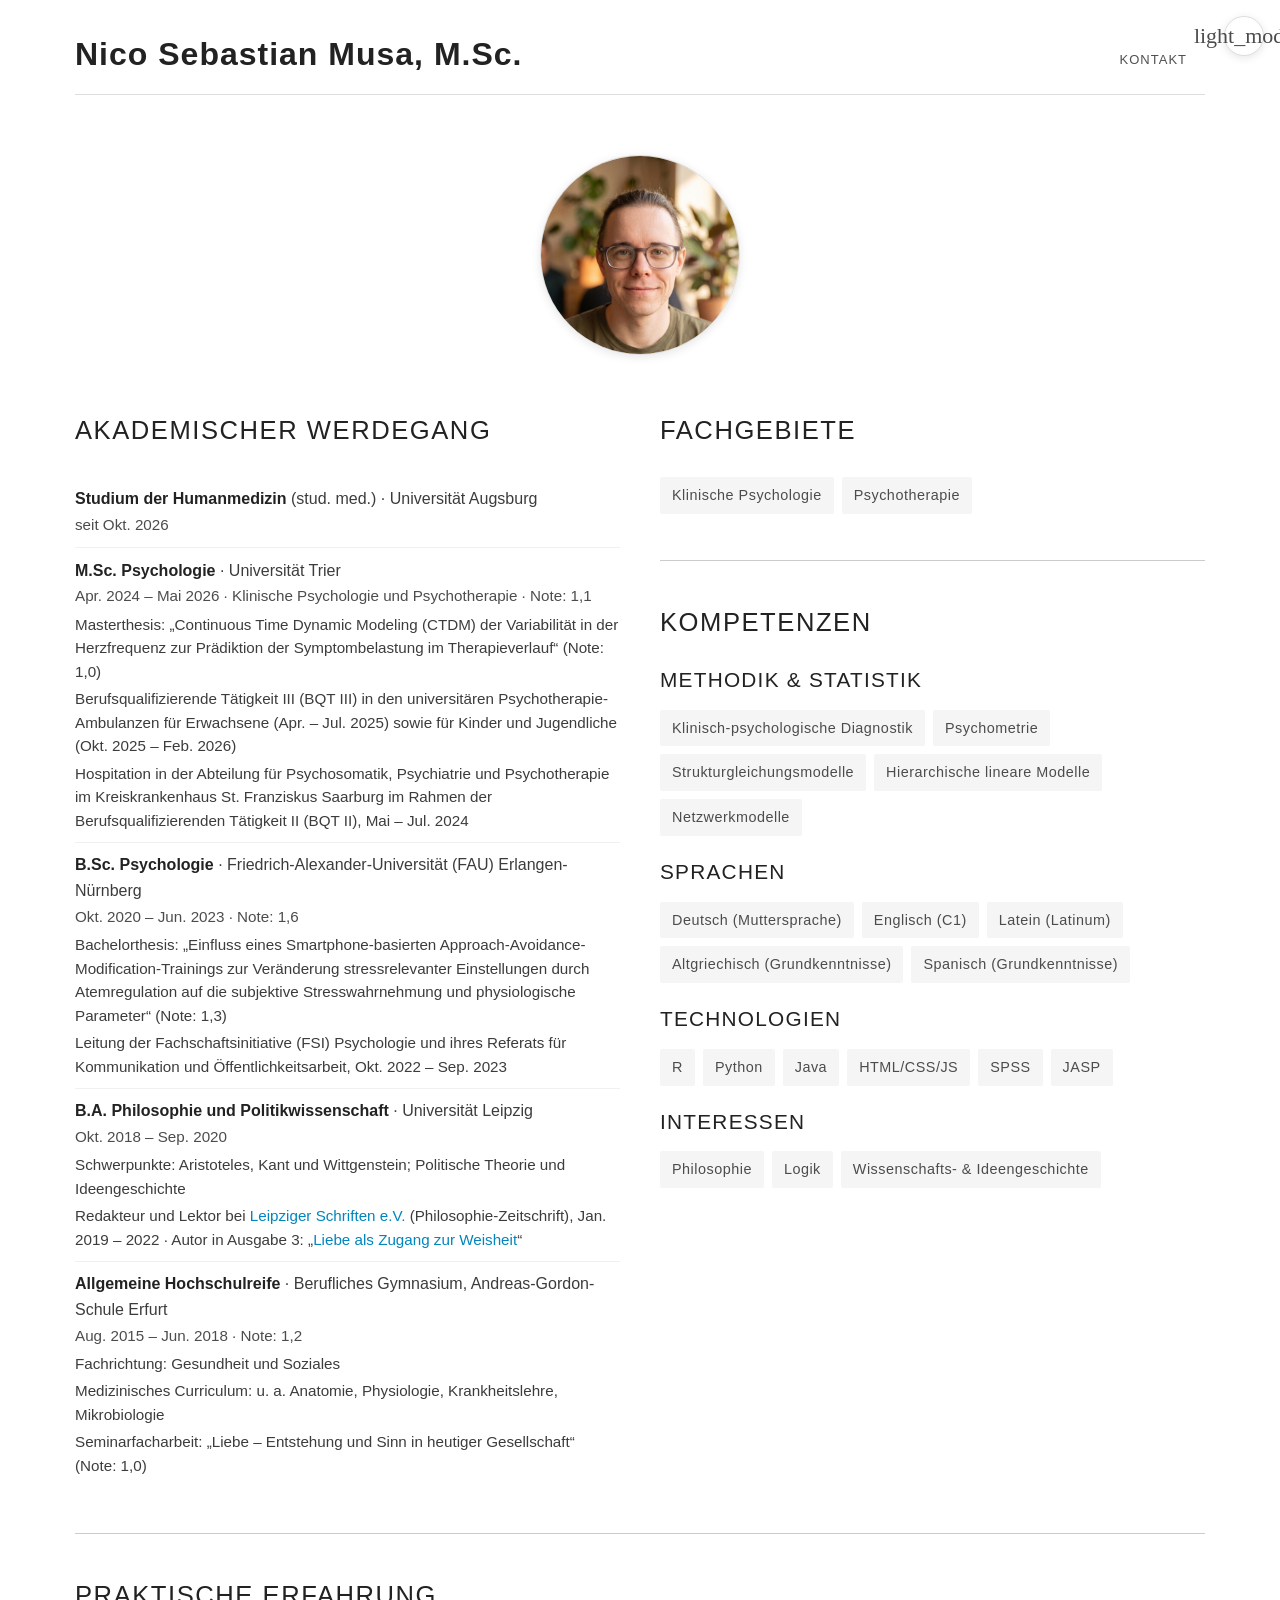
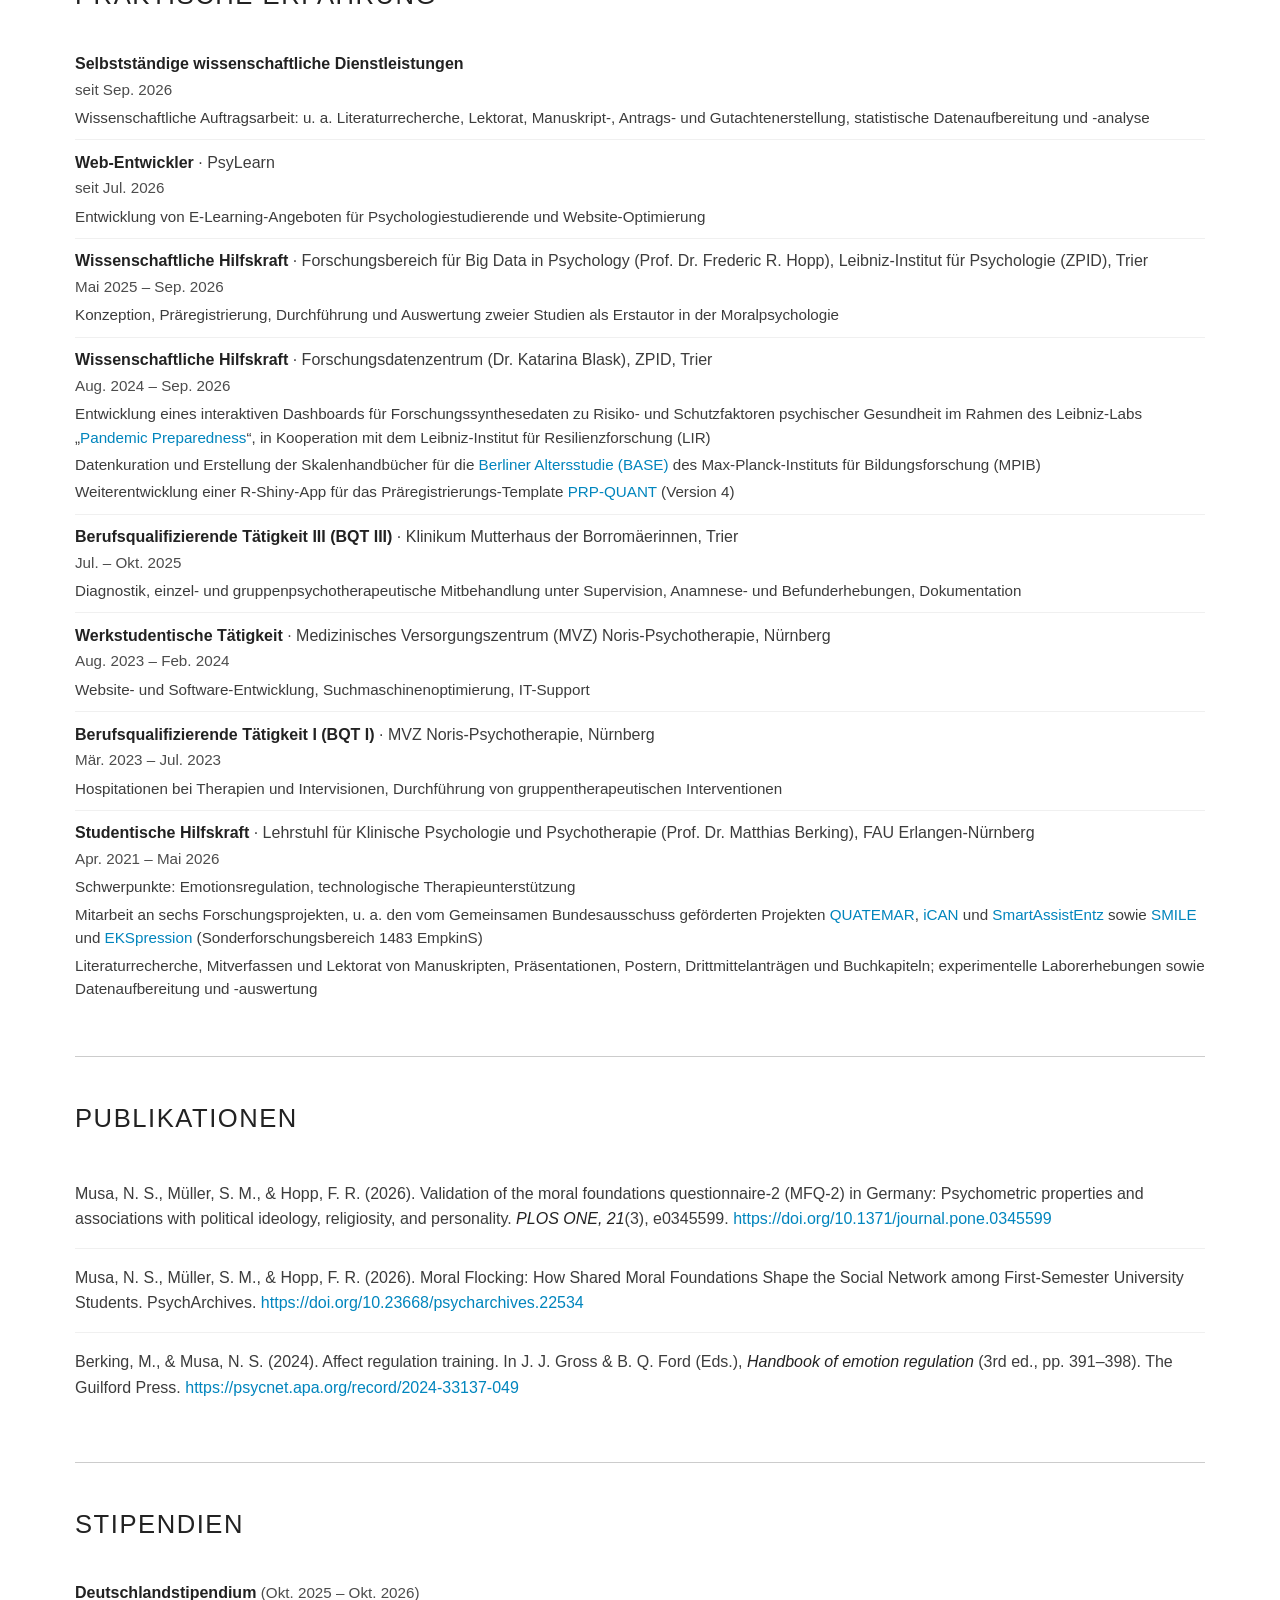
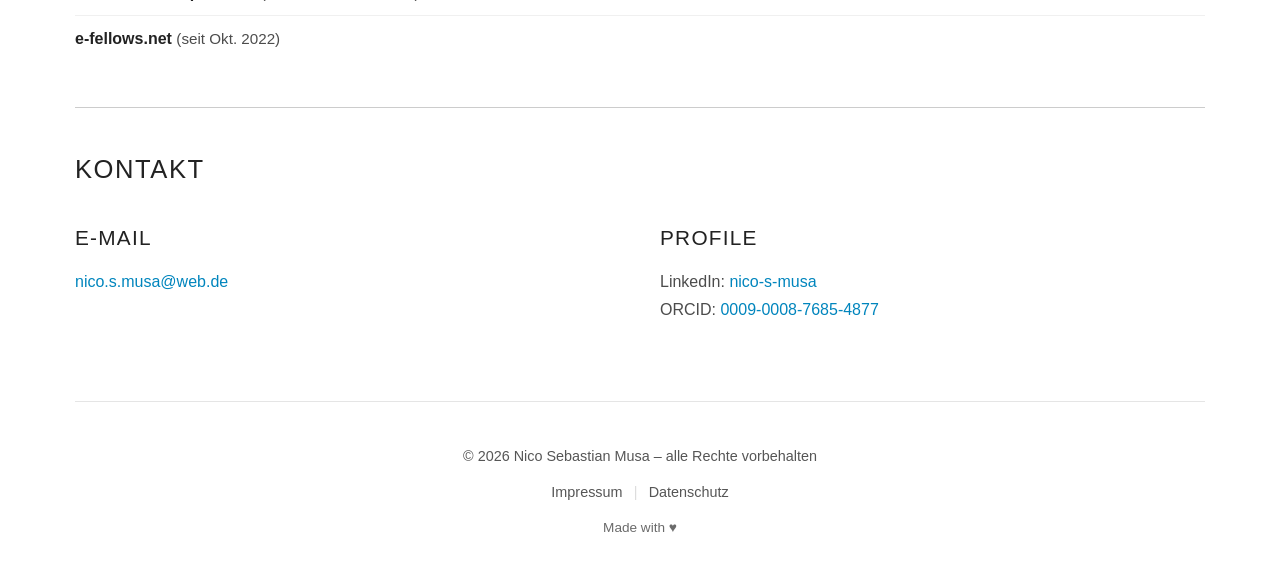
==== commit 7e429796: "docs: remove external interest link" ====
--- a/index.html
+++ b/index.html
@@ -156,7 +156,7 @@
                         </div>
                         <h3 class="subsection-heading">Interessen</h3>
                         <div class="tags-cloud">
-                            <span class="tag"><a href="https://rechtfertigung.wordpress.com/2019/01/18/es-gibt-keinen-weg-in-die-philosophie/" target="_blank" rel="noopener">Philosophie</a></span>
+                            <span class="tag">Philosophie</span>
                             <span class="tag">Logik</span>
                             <span class="tag">Wissenschafts- &amp; Ideengeschichte</span>
                         </div>
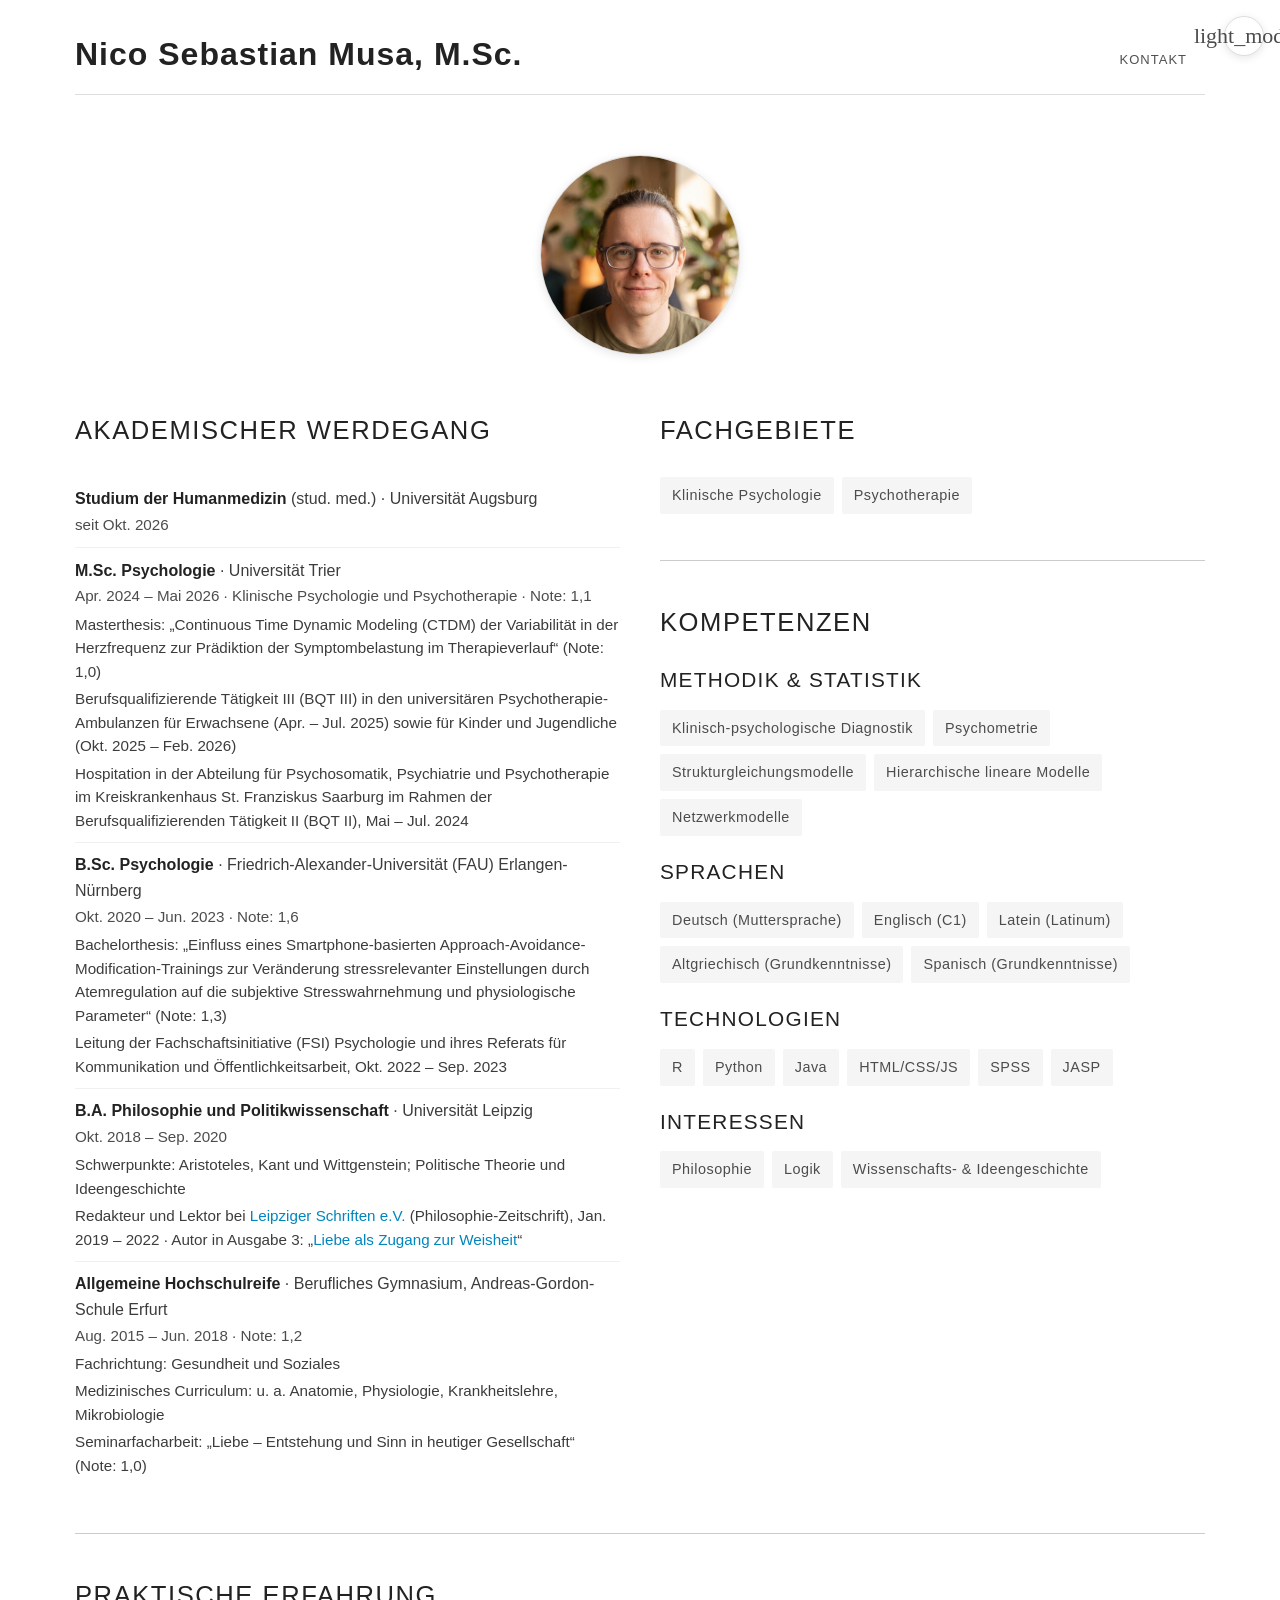
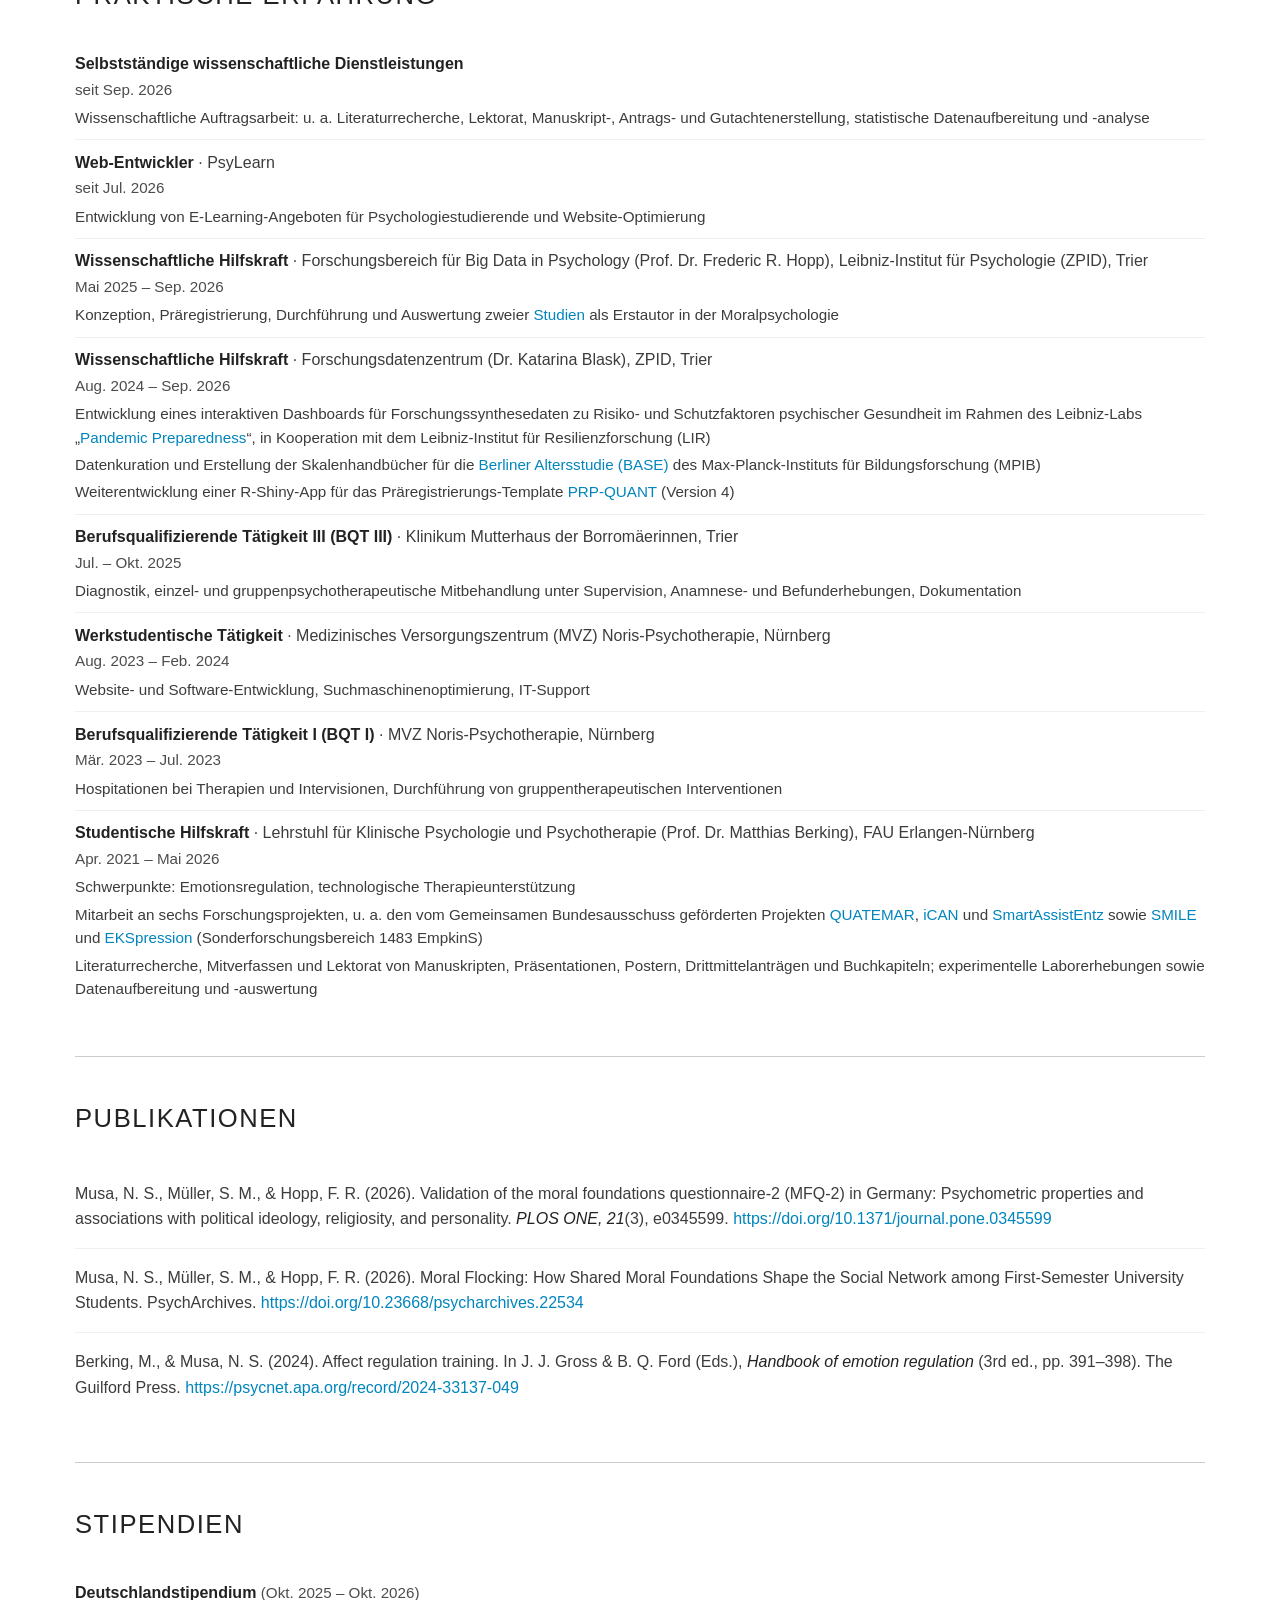
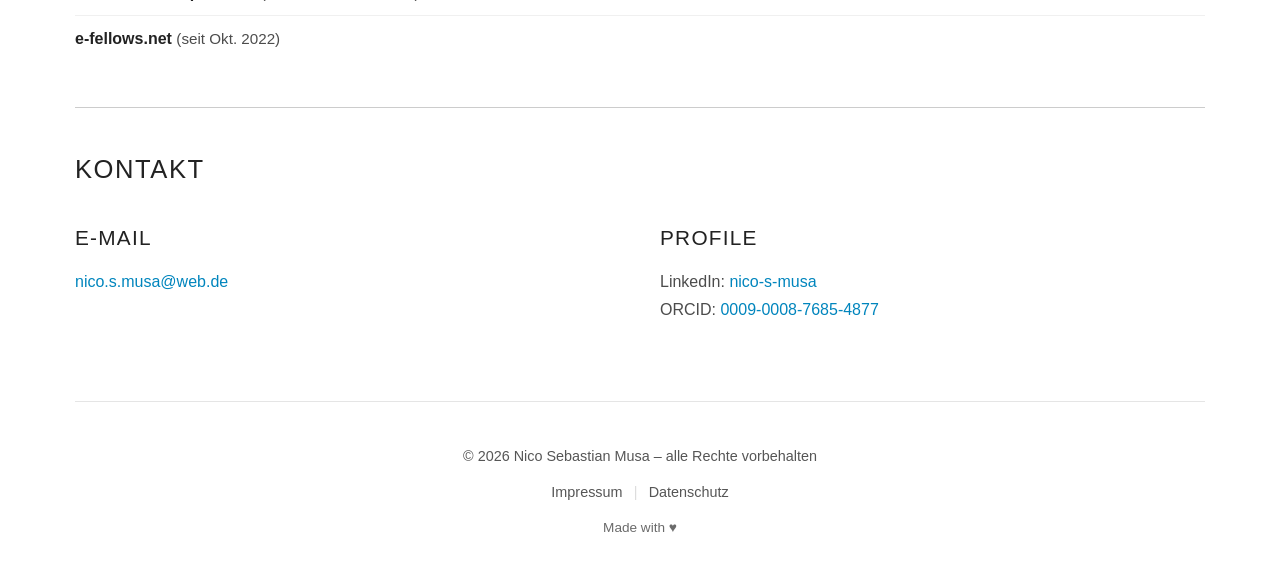
==== commit 9a6ab5c8: "docs: link studies to publications" ====
--- a/index.html
+++ b/index.html
@@ -183,7 +183,7 @@
                     <li>
                         <strong>Wissenschaftliche Hilfskraft</strong> · Forschungsbereich für Big Data in Psychology (Prof. Dr. Frederic R. Hopp), Leibniz-Institut für Psychologie (ZPID), Trier<br>
                         <span class="meta">Mai 2025 – Sep. 2026</span>
-                        <span class="academic-detail">Konzeption, Präregistrierung, Durchführung und Auswertung zweier Studien als Erstautor in der Moralpsychologie</span>
+                        <span class="academic-detail">Konzeption, Präregistrierung, Durchführung und Auswertung zweier <a href="#publikationen">Studien</a> als Erstautor in der Moralpsychologie</span>
                     </li>
                     <li>
                         <strong>Wissenschaftliche Hilfskraft</strong> · Forschungsdatenzentrum (Dr. Katarina Blask), ZPID, Trier<br>
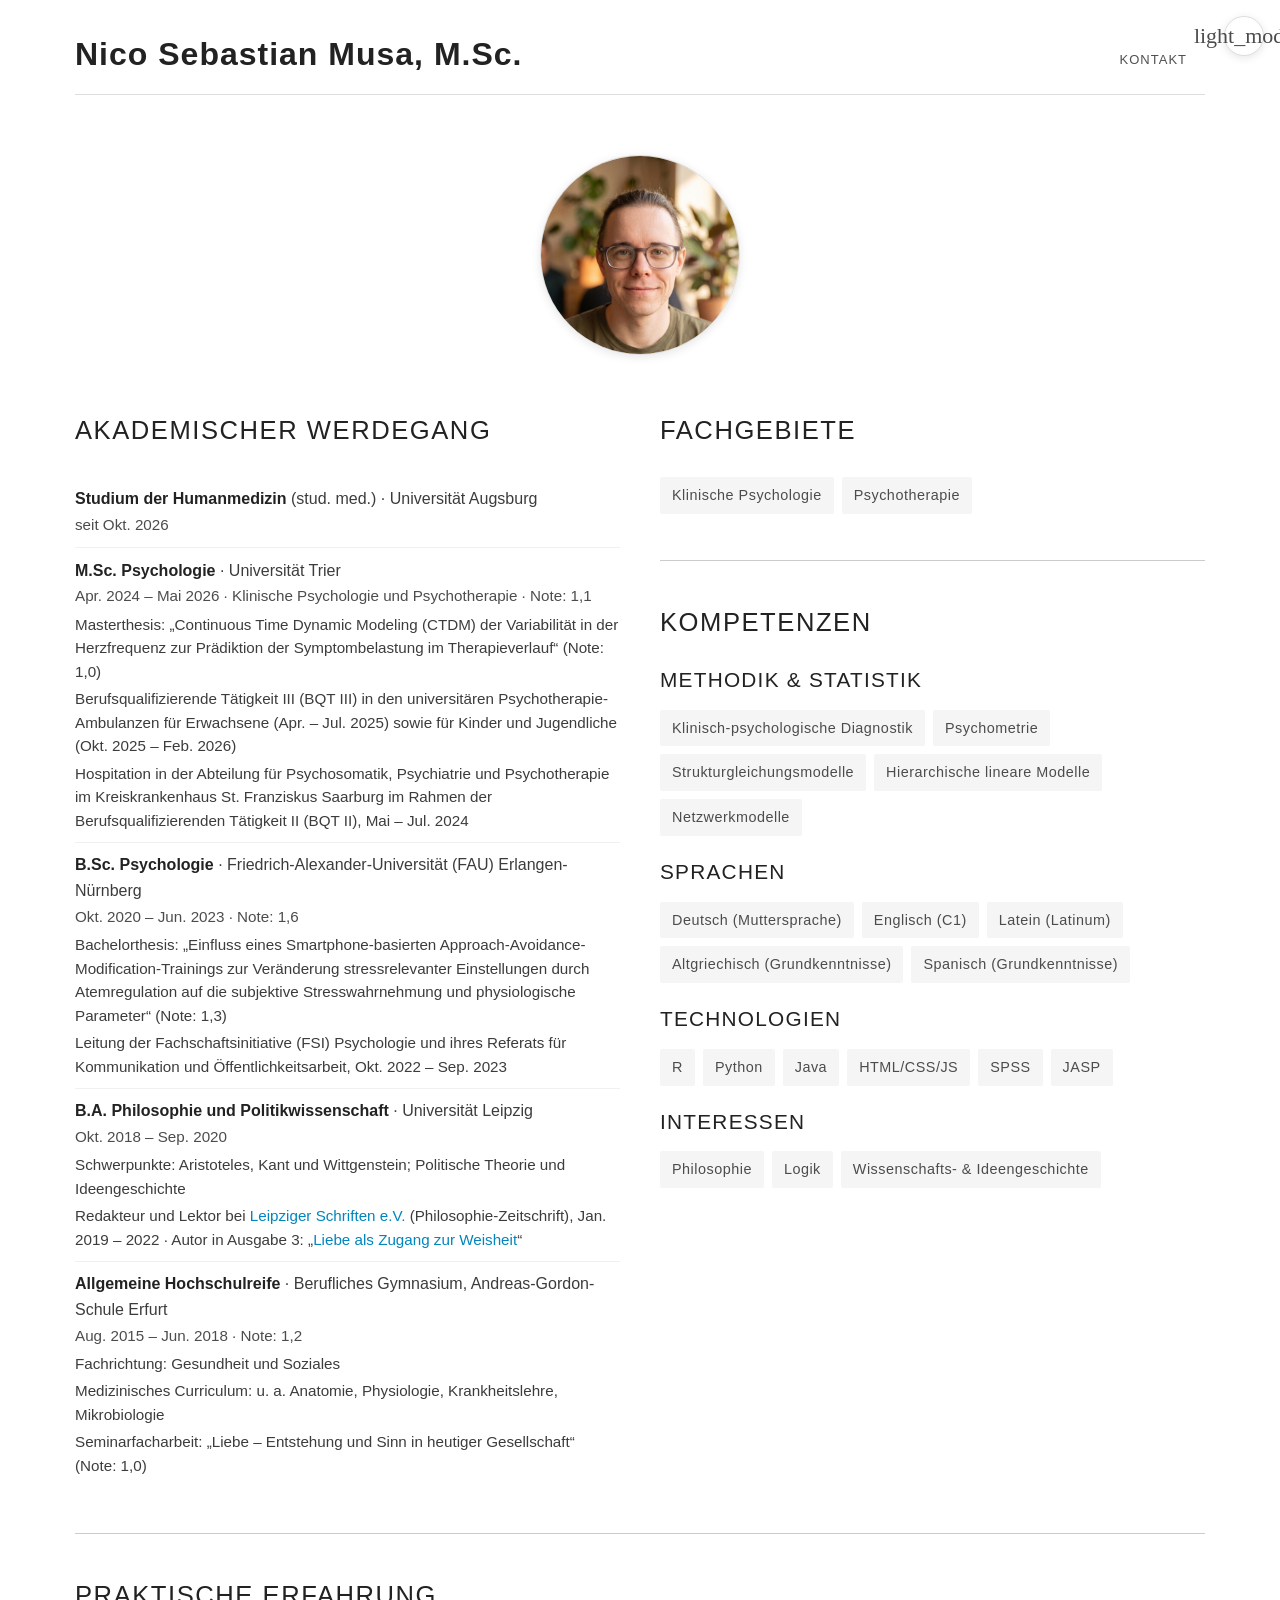
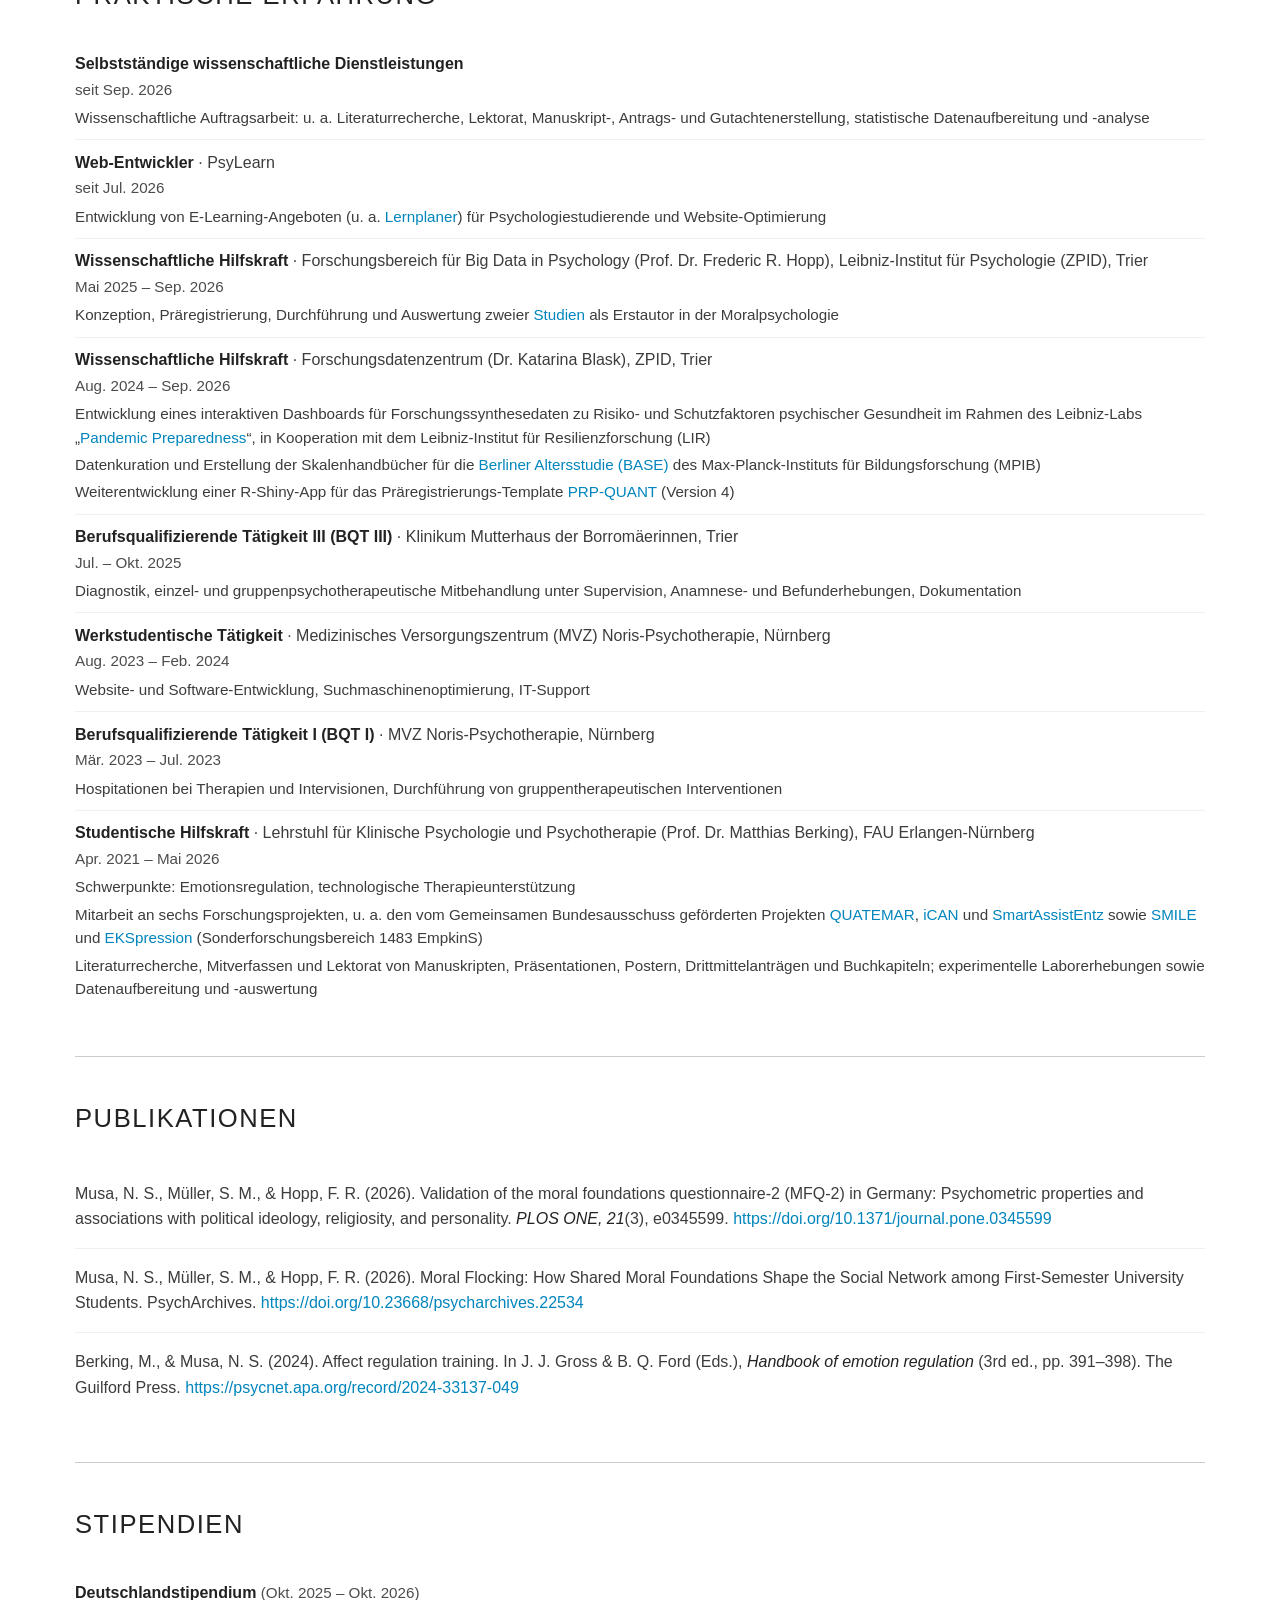
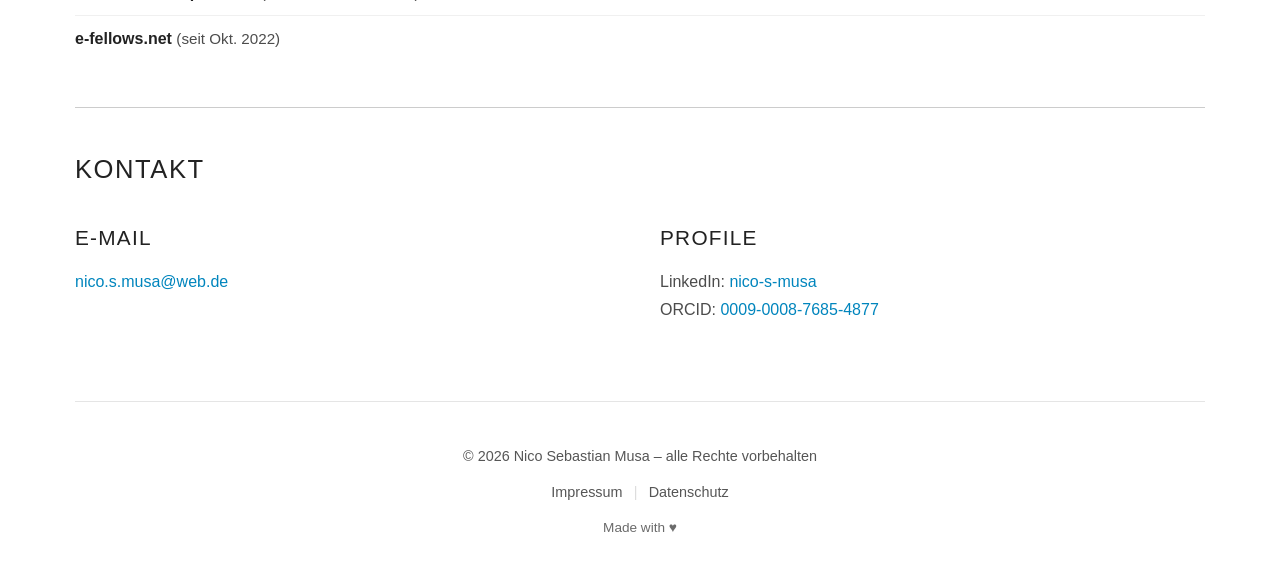
==== commit 59184766: "docs: name example e-learning product" ====
--- a/index.html
+++ b/index.html
@@ -178,7 +178,7 @@
                     <li>
                         <strong>Web-Entwickler</strong> · PsyLearn<br>
                         <span class="meta">seit Jul. 2026</span>
-                        <span class="academic-detail">Entwicklung von E-Learning-Angeboten für Psychologiestudierende und Website-Optimierung</span>
+                        <span class="academic-detail">Entwicklung von E-Learning-Angeboten (u. a. <a href="https://psylearn.de/lernplaner/" target="_blank" rel="noopener">Lernplaner</a>) für Psychologiestudierende und Website-Optimierung</span>
                     </li>
                     <li>
                         <strong>Wissenschaftliche Hilfskraft</strong> · Forschungsbereich für Big Data in Psychology (Prof. Dr. Frederic R. Hopp), Leibniz-Institut für Psychologie (ZPID), Trier<br>
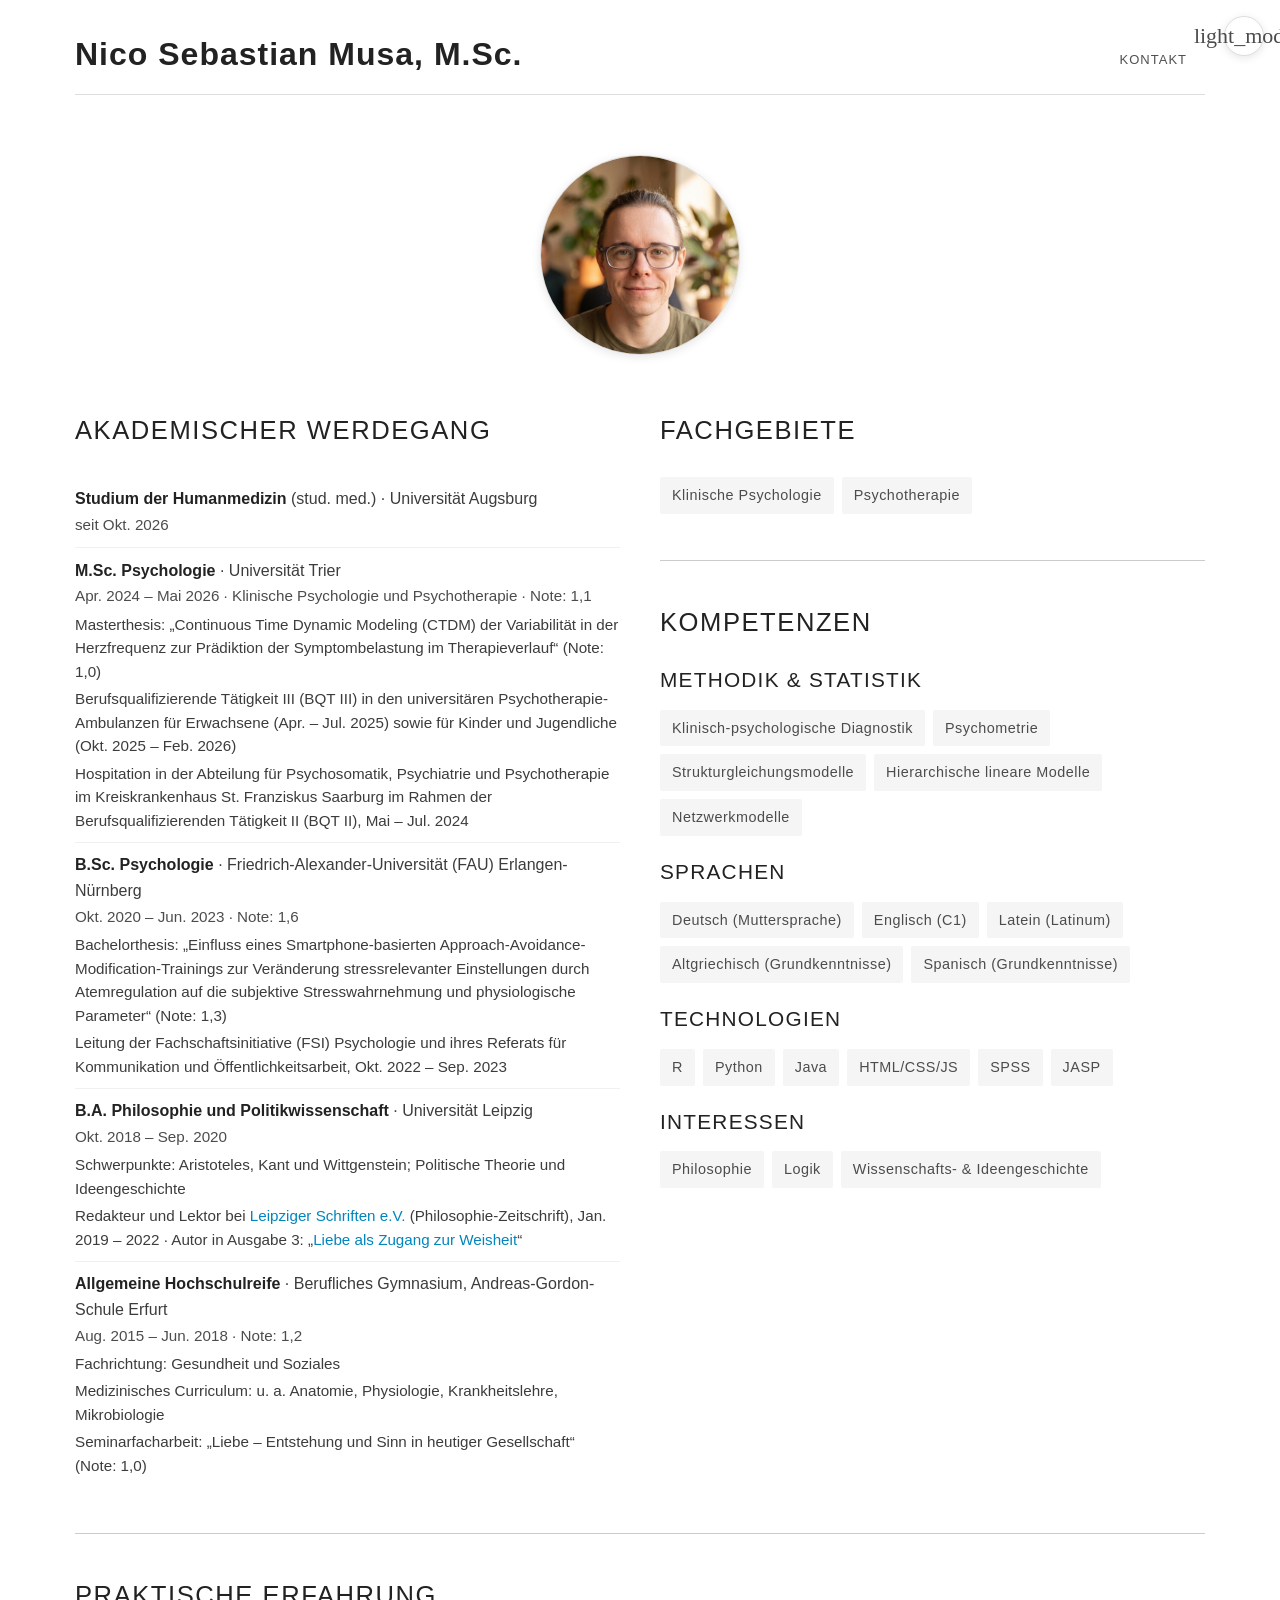
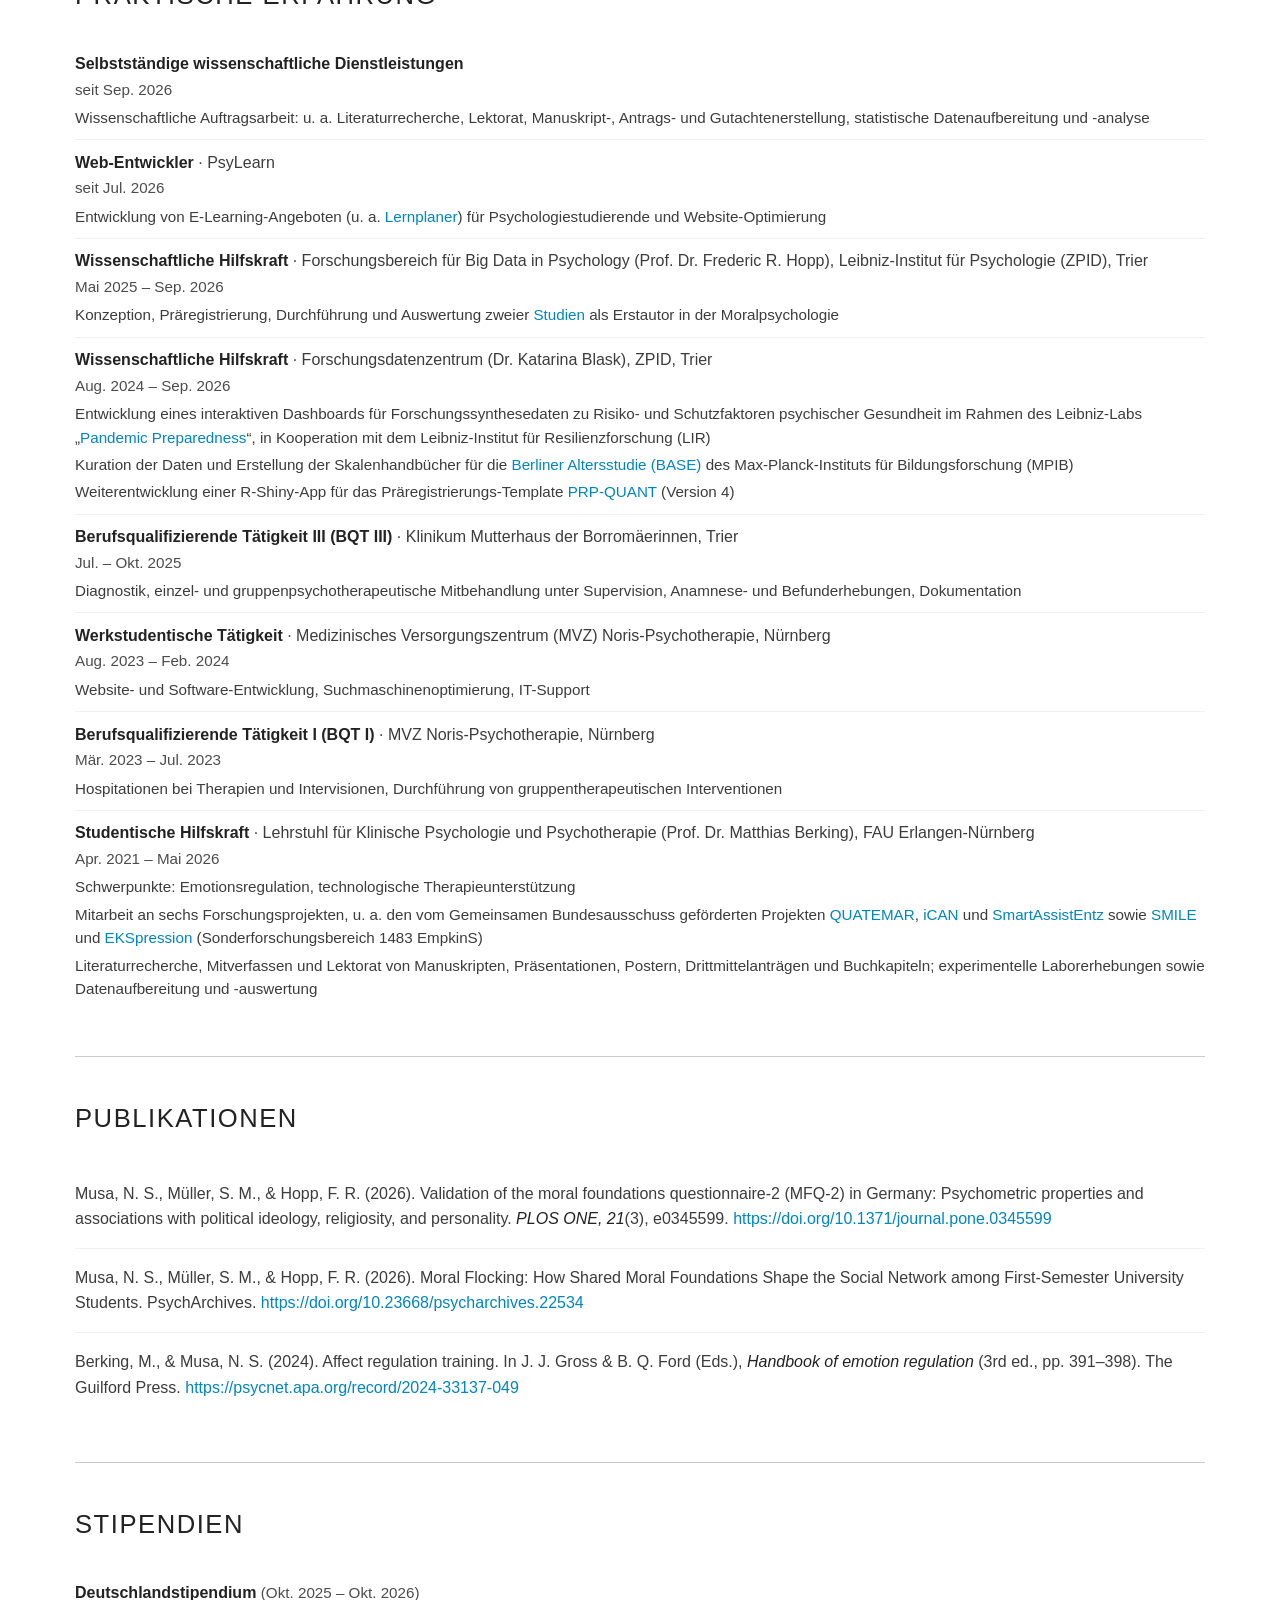
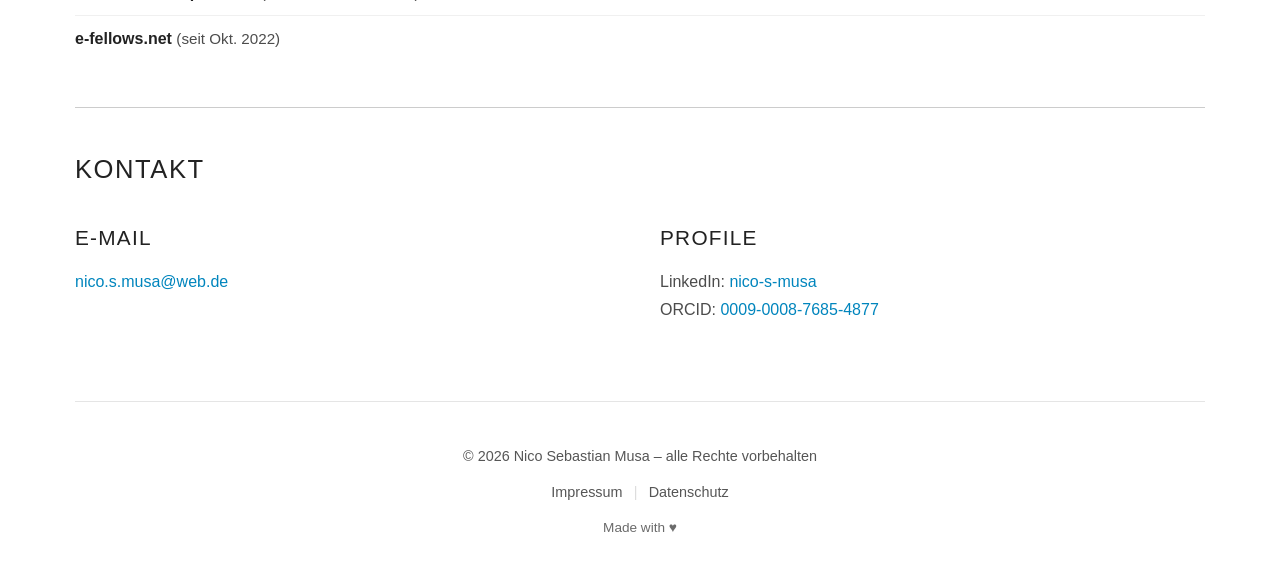
==== commit 74d0f1ea: "docs: rephrase data curation wording" ====
--- a/index.html
+++ b/index.html
@@ -189,7 +189,7 @@
                         <strong>Wissenschaftliche Hilfskraft</strong> · Forschungsdatenzentrum (Dr. Katarina Blask), ZPID, Trier<br>
                         <span class="meta">Aug. 2024 – Sep. 2026</span>
                         <span class="academic-detail">Entwicklung eines interaktiven Dashboards für Forschungssynthesedaten zu Risiko- und Schutzfaktoren psychischer Gesundheit im Rahmen des Leibniz-Labs „<a href="https://www.leibniz-gemeinschaft.de/forschung/leibniz-labs/pandemic-preparedness" target="_blank" rel="noopener">Pandemic Preparedness</a>“, in Kooperation mit dem Leibniz-Institut für Resilienzforschung (LIR)</span>
-                        <span class="academic-detail">Datenkuration und Erstellung der Skalenhandbücher für die <a href="https://rdc-psychology.org/de/daten-nutzen/berliner-altersstudie" target="_blank" rel="noopener">Berliner Altersstudie (BASE)</a> des Max-Planck-Instituts für Bildungsforschung (MPIB)</span>
+                        <span class="academic-detail">Kuration der Daten und Erstellung der Skalenhandbücher für die <a href="https://rdc-psychology.org/de/daten-nutzen/berliner-altersstudie" target="_blank" rel="noopener">Berliner Altersstudie (BASE)</a> des Max-Planck-Instituts für Bildungsforschung (MPIB)</span>
                         <span class="academic-detail">Weiterentwicklung einer R-Shiny-App für das Präregistrierungs-Template <a href="https://apps.leibniz-psychology.org/prp-quant/" target="_blank" rel="noopener">PRP-QUANT</a> (Version 4)</span>
                     </li>
                     <li>
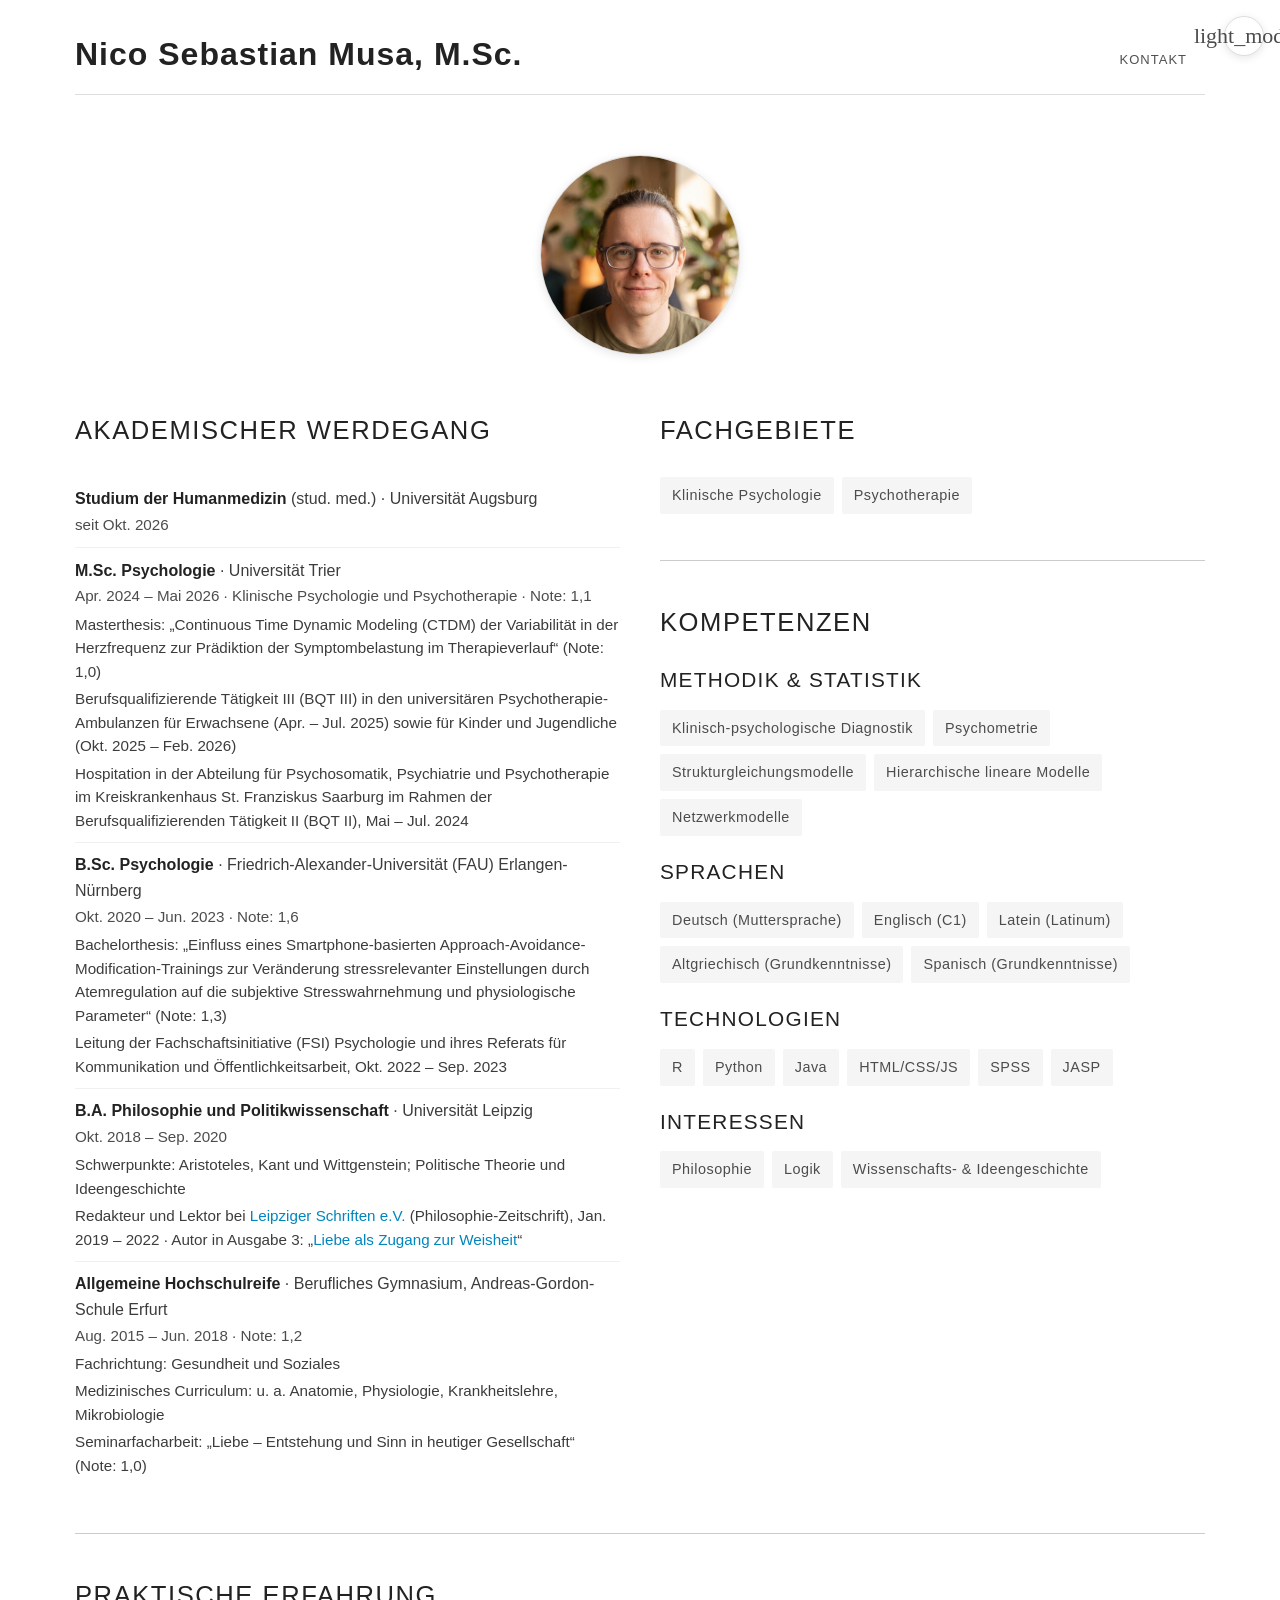
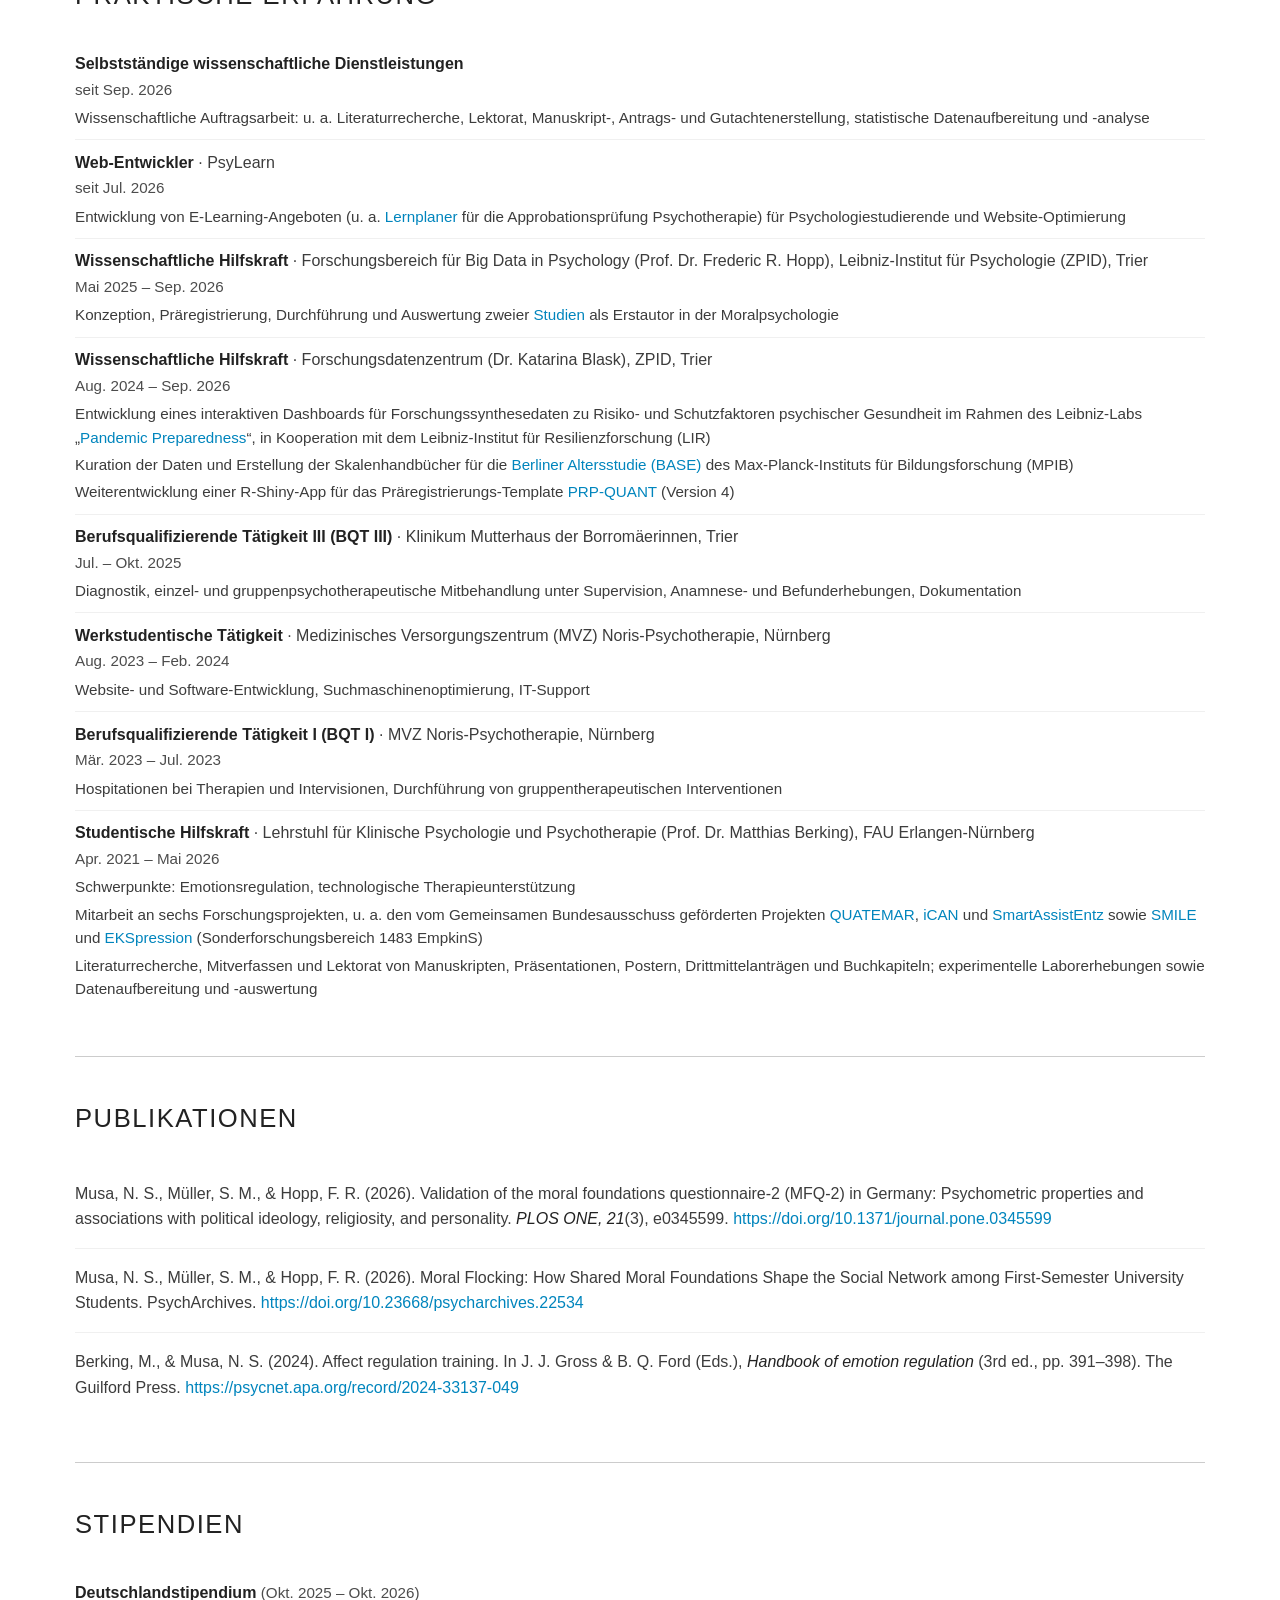
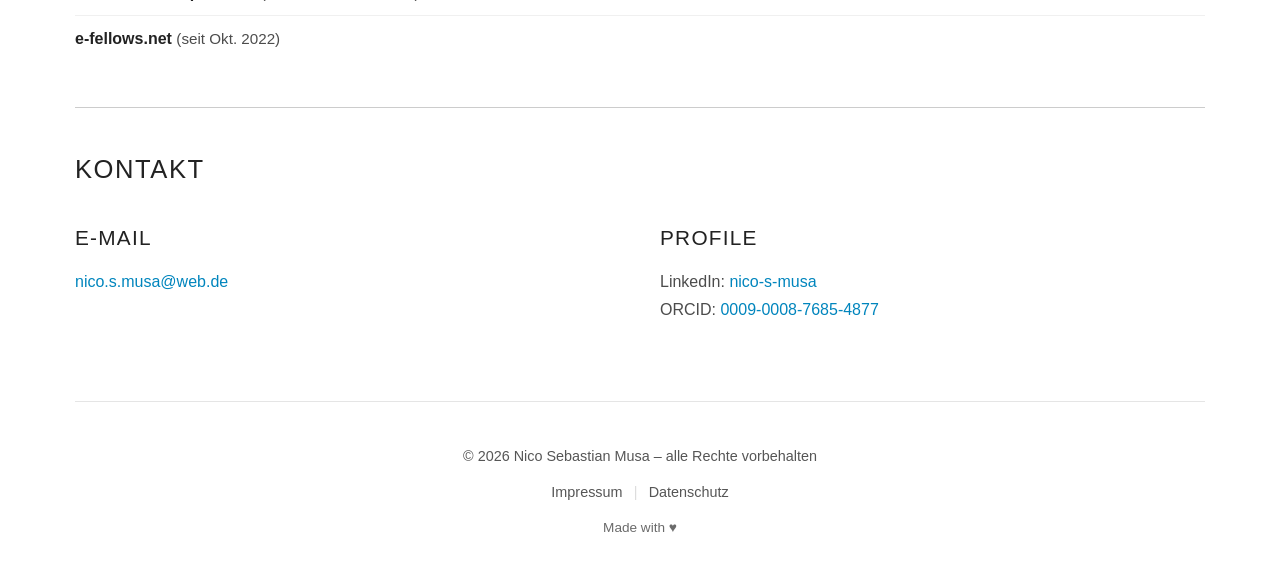
==== commit 9005744e: "docs: specify learning planner scope" ====
--- a/index.html
+++ b/index.html
@@ -178,7 +178,7 @@
                     <li>
                         <strong>Web-Entwickler</strong> · PsyLearn<br>
                         <span class="meta">seit Jul. 2026</span>
-                        <span class="academic-detail">Entwicklung von E-Learning-Angeboten (u. a. <a href="https://psylearn.de/lernplaner/" target="_blank" rel="noopener">Lernplaner</a>) für Psychologiestudierende und Website-Optimierung</span>
+                        <span class="academic-detail">Entwicklung von E-Learning-Angeboten (u. a. <a href="https://psylearn.de/lernplaner/" target="_blank" rel="noopener">Lernplaner</a> für die Approbationsprüfung Psychotherapie) für Psychologiestudierende und Website-Optimierung</span>
                     </li>
                     <li>
                         <strong>Wissenschaftliche Hilfskraft</strong> · Forschungsbereich für Big Data in Psychology (Prof. Dr. Frederic R. Hopp), Leibniz-Institut für Psychologie (ZPID), Trier<br>
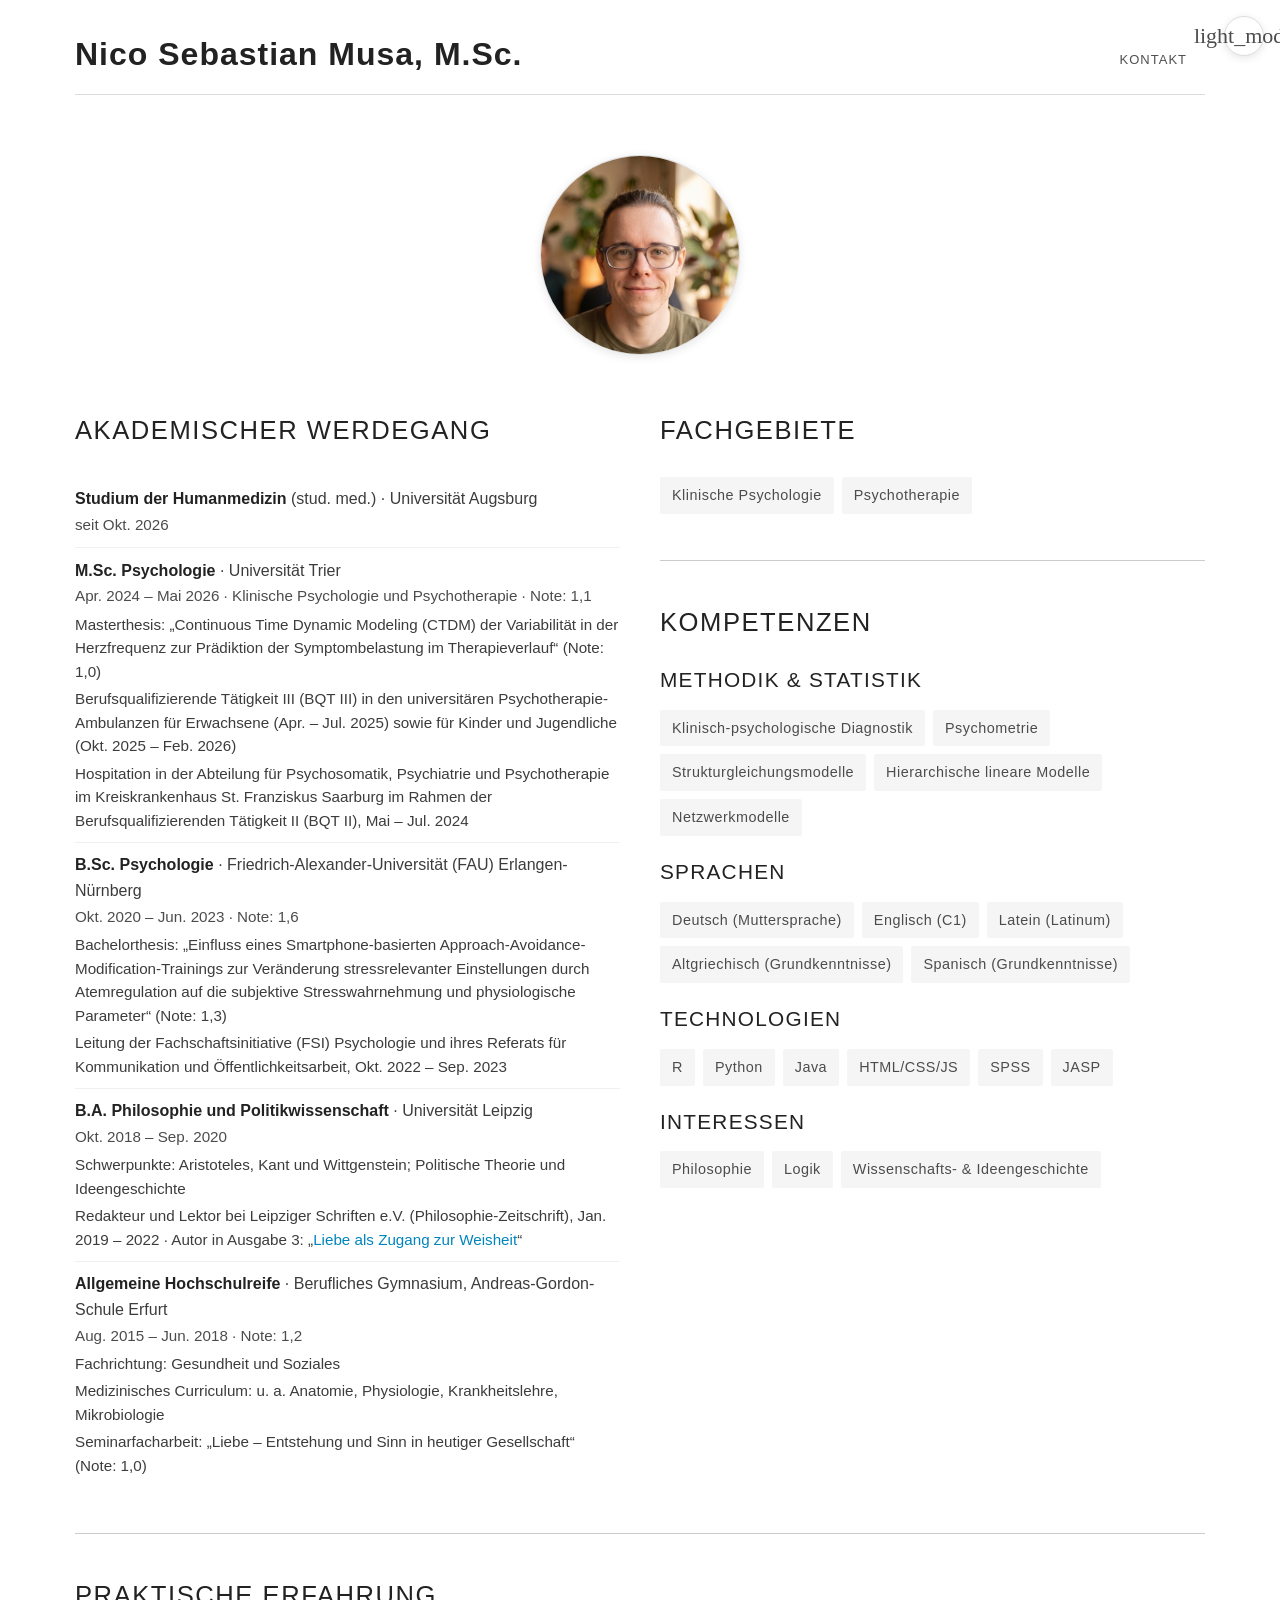
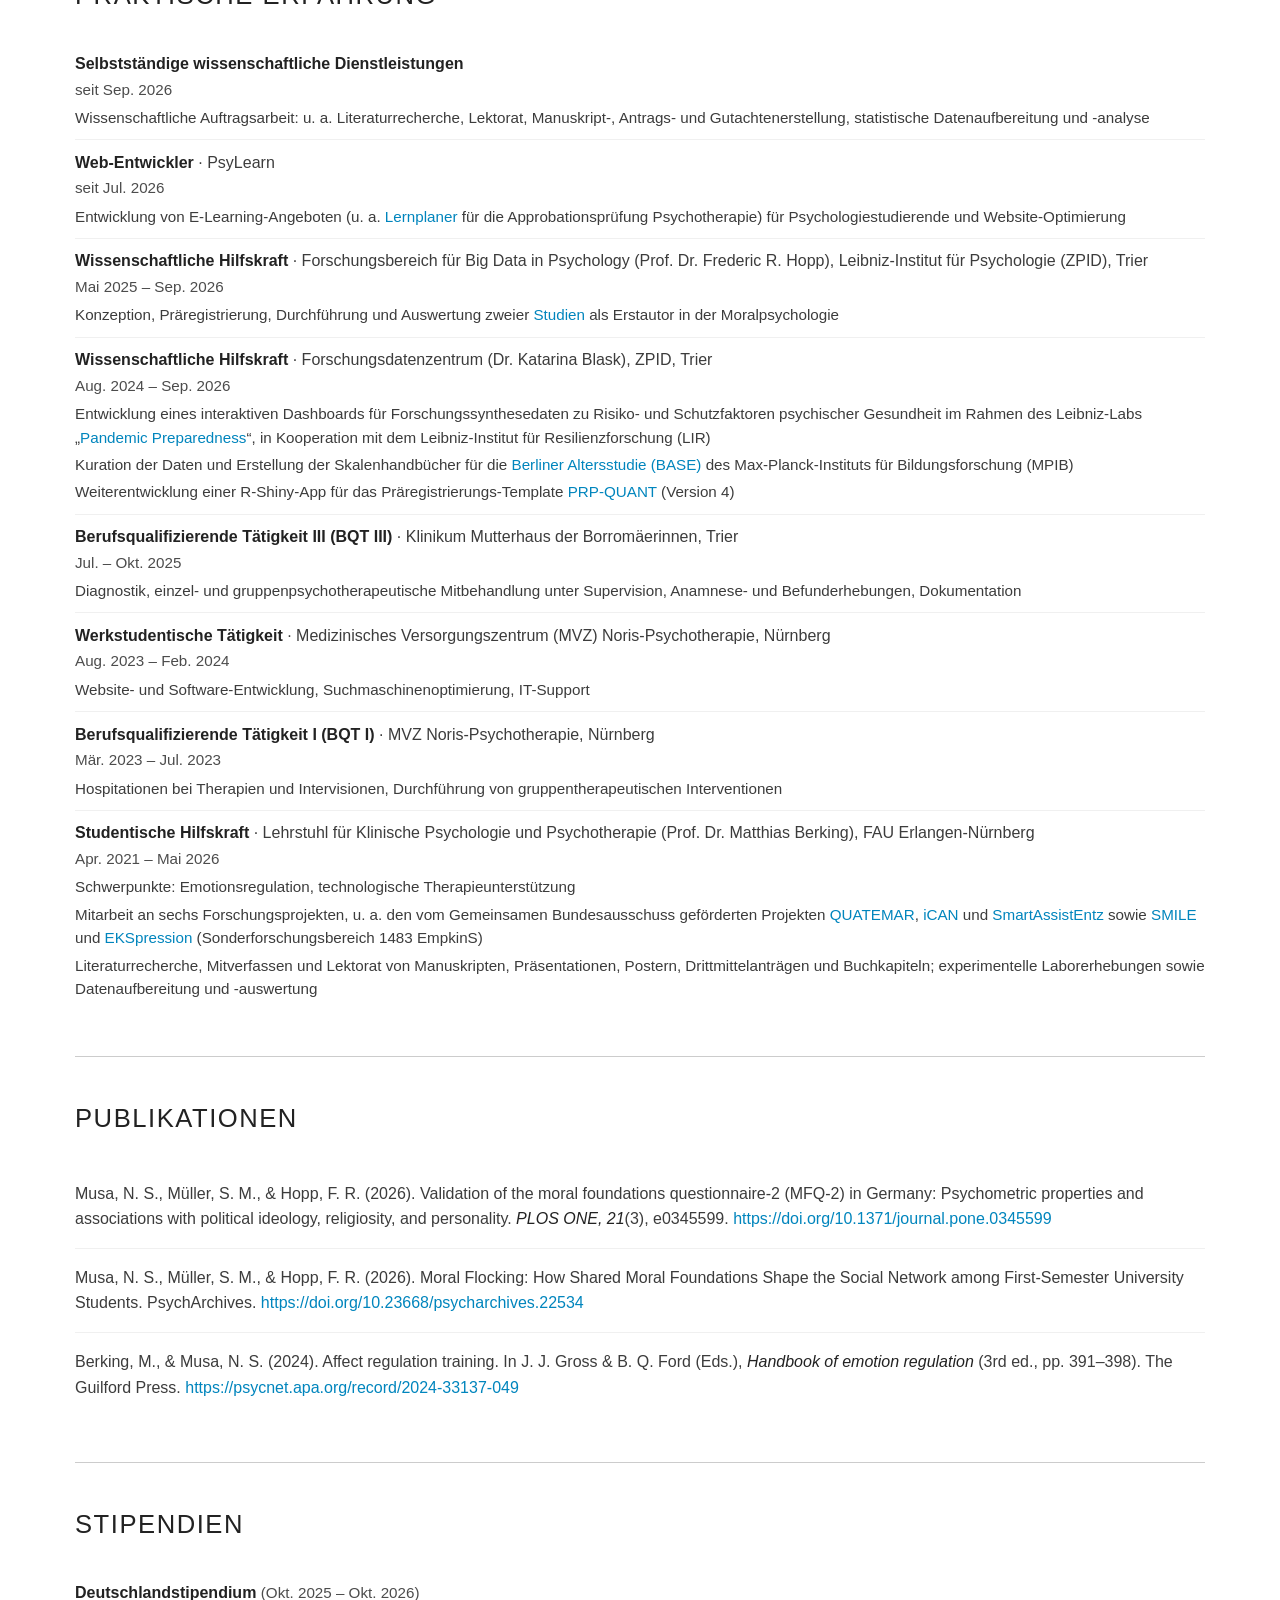
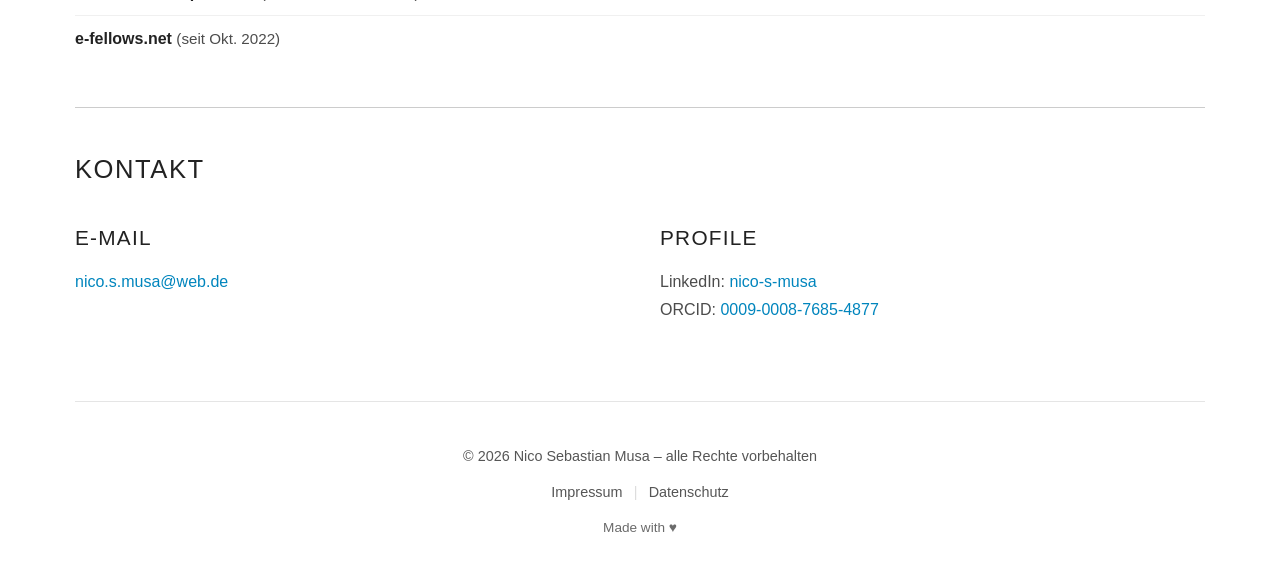
==== commit e9e96788: "docs: unlink journal homepage reference" ====
--- a/index.html
+++ b/index.html
@@ -107,7 +107,7 @@
                                 <strong>B.A. Philosophie und Politikwissenschaft</strong> · Universität Leipzig<br>
                                 <span class="meta">Okt. 2018 – Sep. 2020</span>
                                 <span class="academic-detail">Schwerpunkte: Aristoteles, Kant und Wittgenstein; Politische Theorie und Ideengeschichte</span>
-                                <span class="academic-detail">Redakteur und Lektor bei <a href="https://www.leipziger-schriften.de/sites/home.html" target="_blank" rel="noopener">Leipziger Schriften e.V.</a> (Philosophie-Zeitschrift), Jan. 2019 – 2022 · Autor in Ausgabe 3: „<a href="https://www.leipziger-schriften.de/pdf/Leipziger_Schriften_III.pdf#page=27" target="_blank" rel="noopener">Liebe als Zugang zur Weisheit</a>“</span>
+                                <span class="academic-detail">Redakteur und Lektor bei Leipziger Schriften e.V. (Philosophie-Zeitschrift), Jan. 2019 – 2022 · Autor in Ausgabe 3: „<a href="https://web.archive.org/web/20260218001840/https://www.leipziger-schriften.de/pdf/Leipziger_Schriften_III.pdf#page=27" target="_blank" rel="noopener">Liebe als Zugang zur Weisheit</a>“</span>
                             </li>
                             <li>
                                 <strong>Allgemeine Hochschulreife</strong> · Berufliches Gymnasium, Andreas-Gordon-Schule Erfurt<br>
